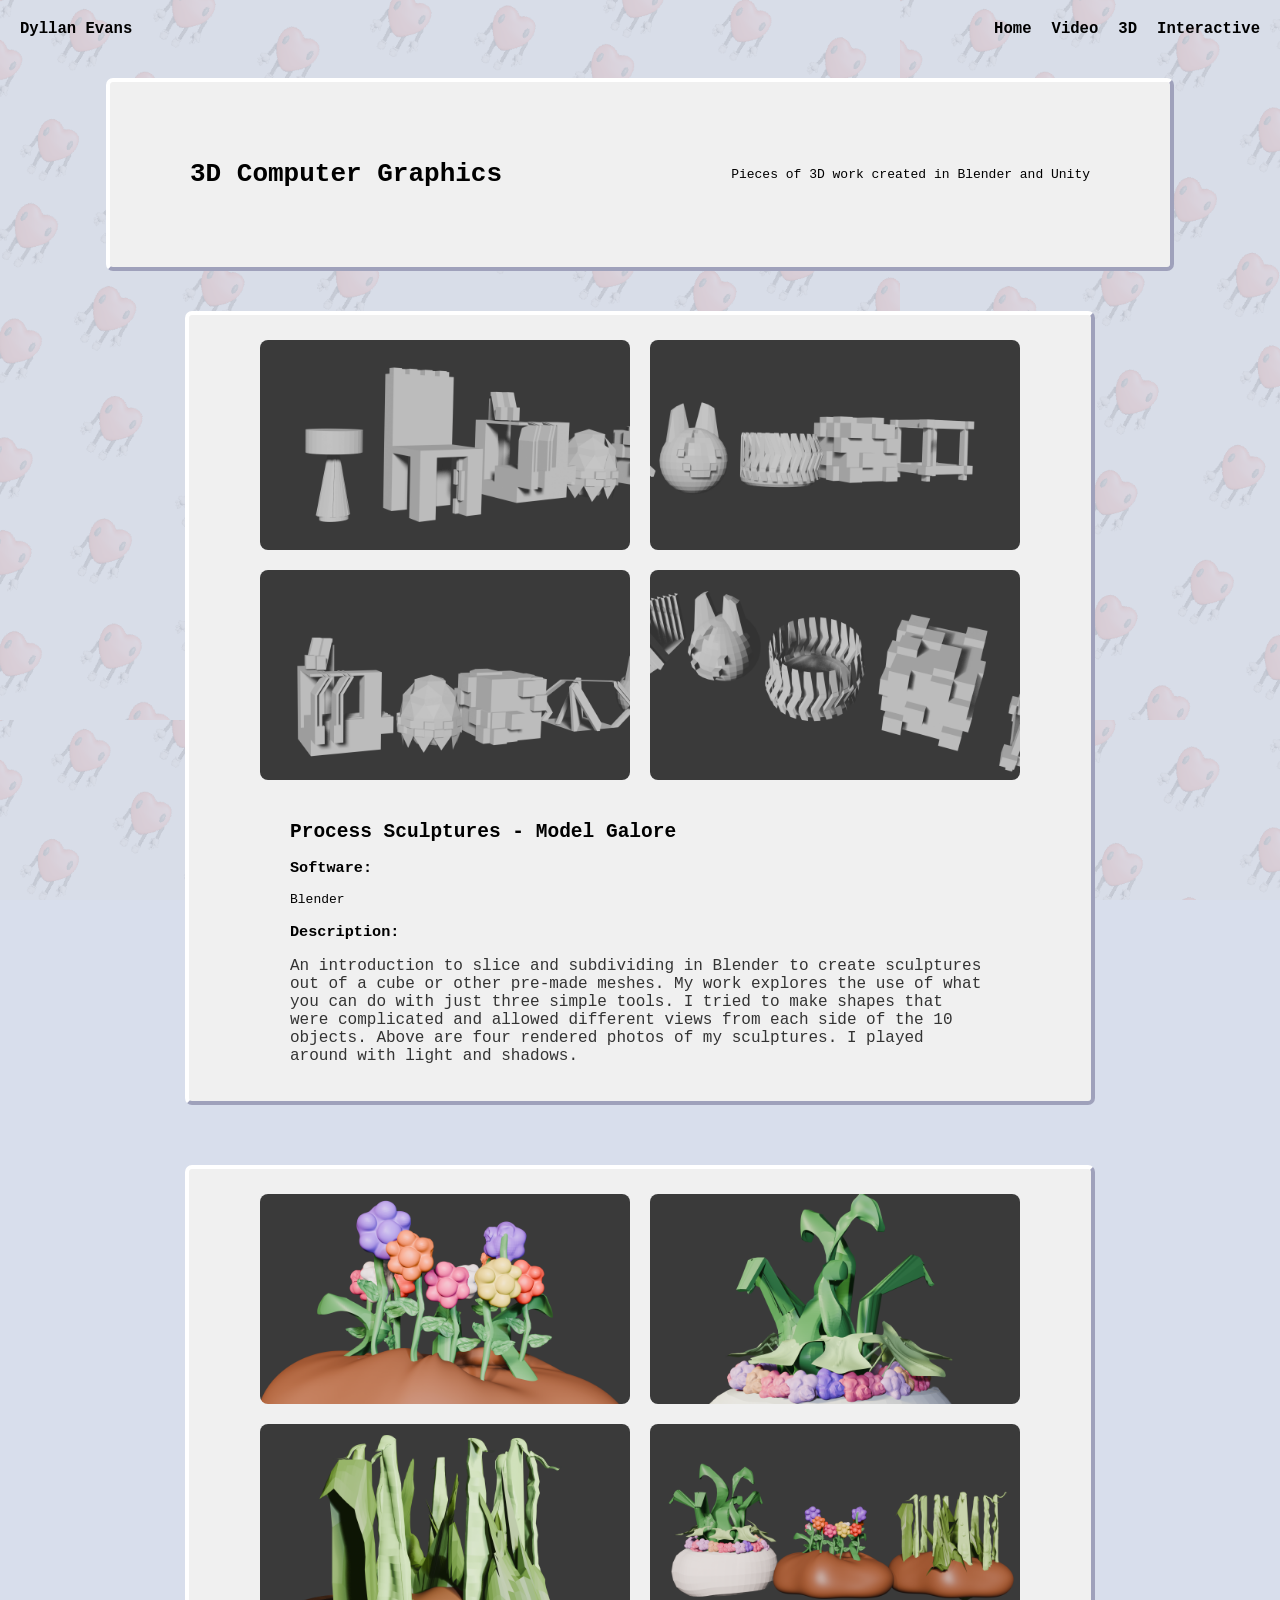
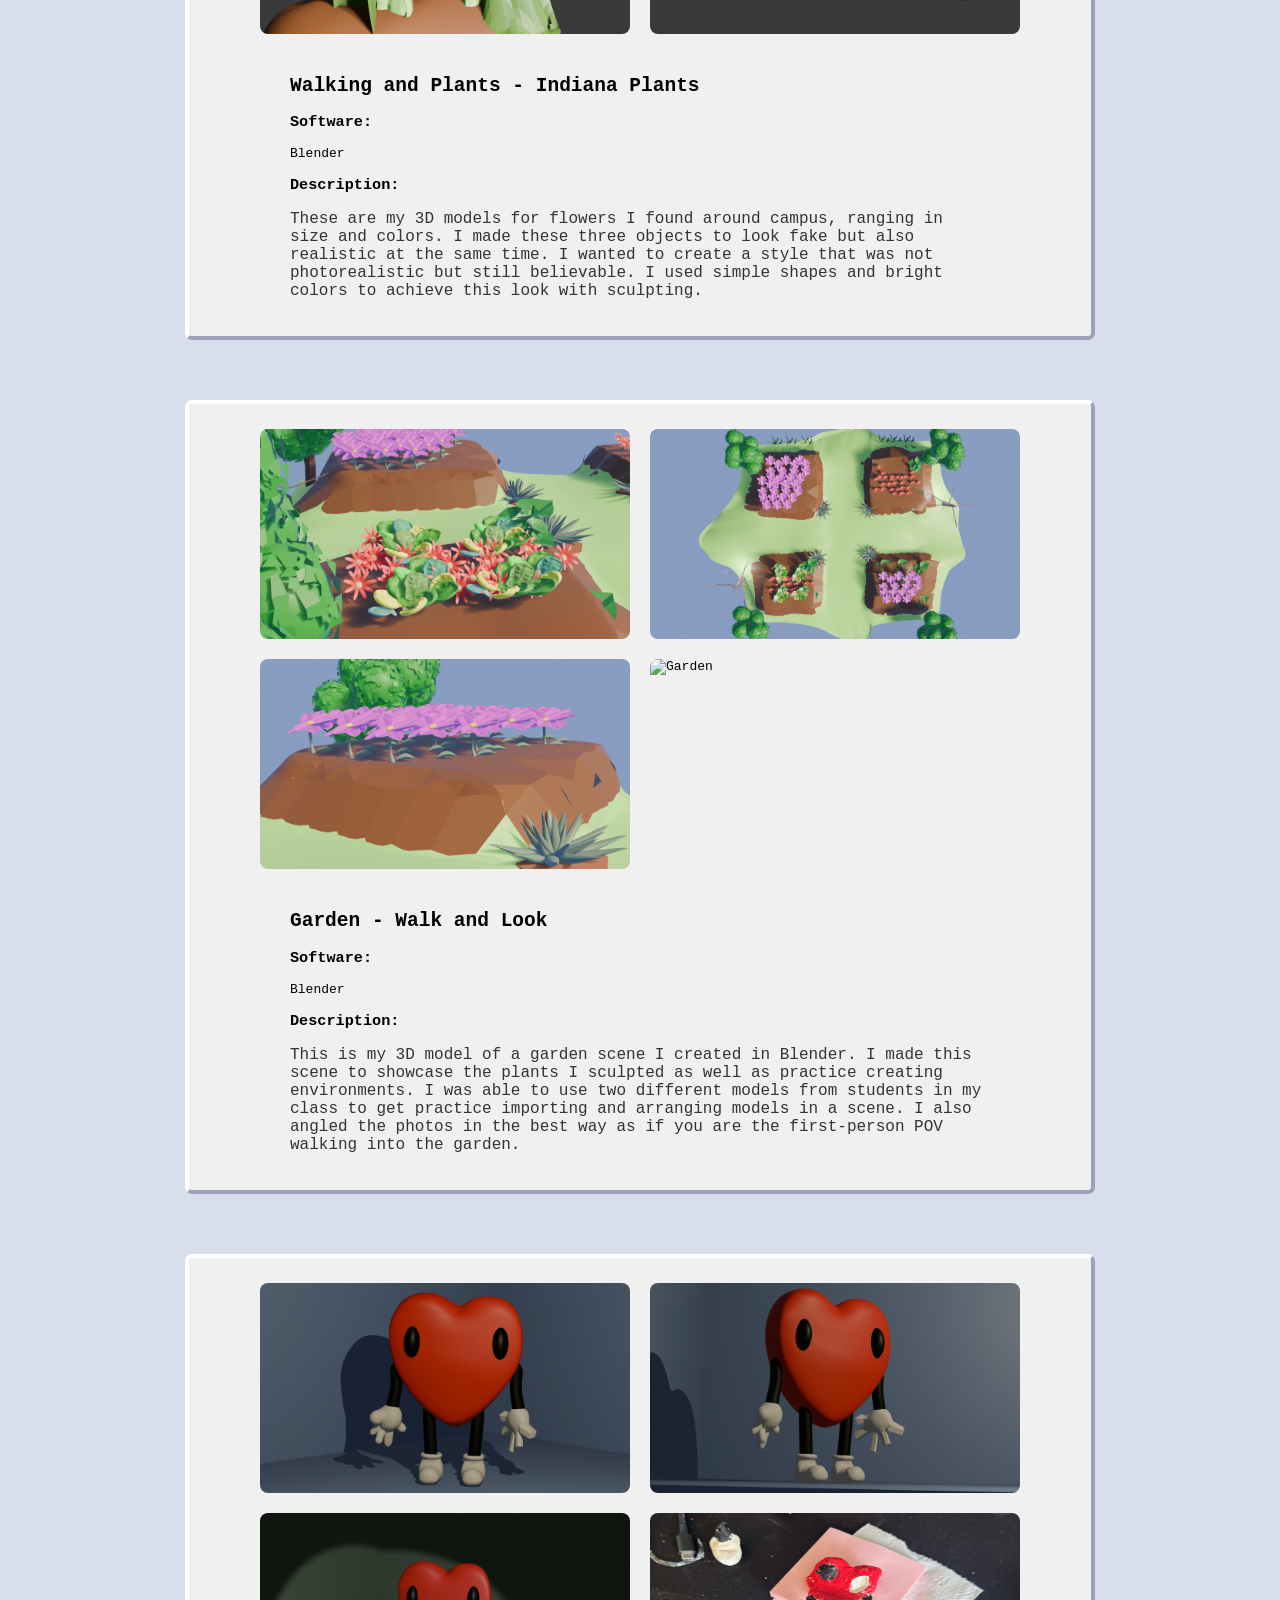
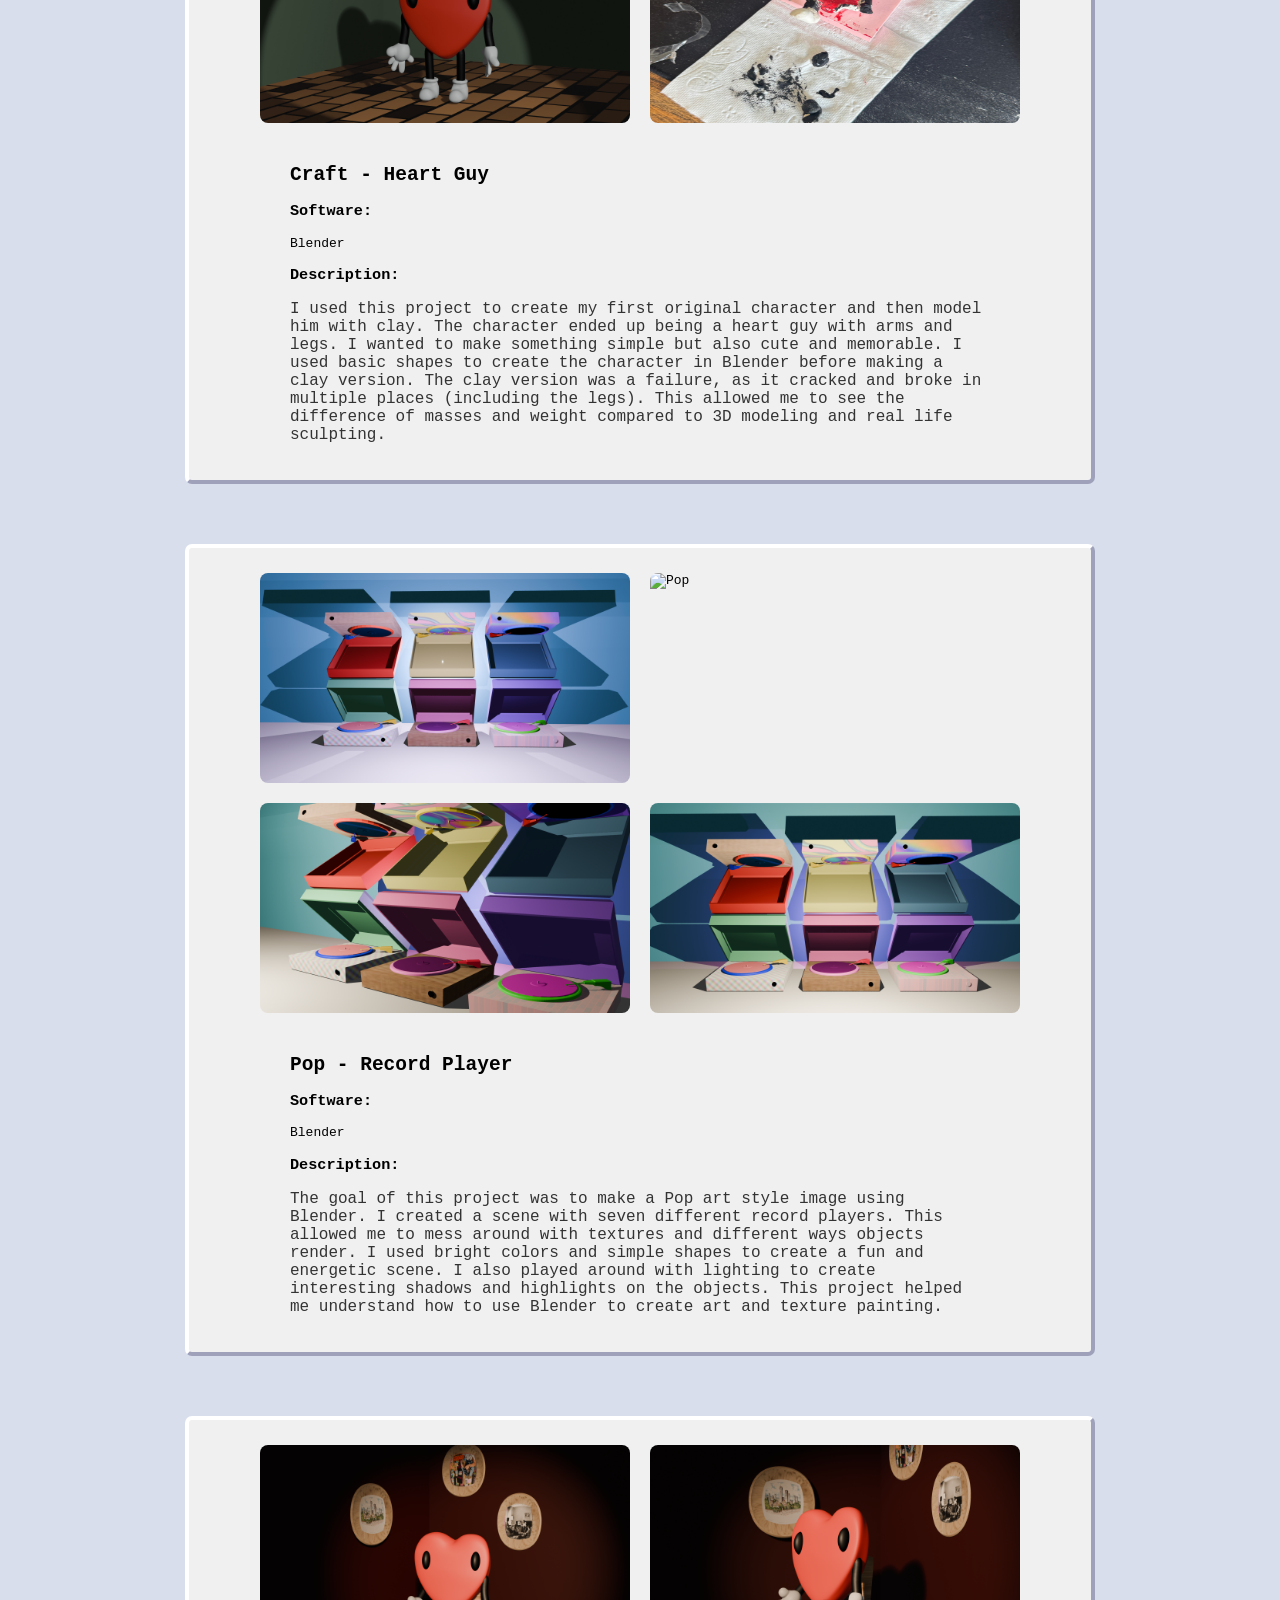
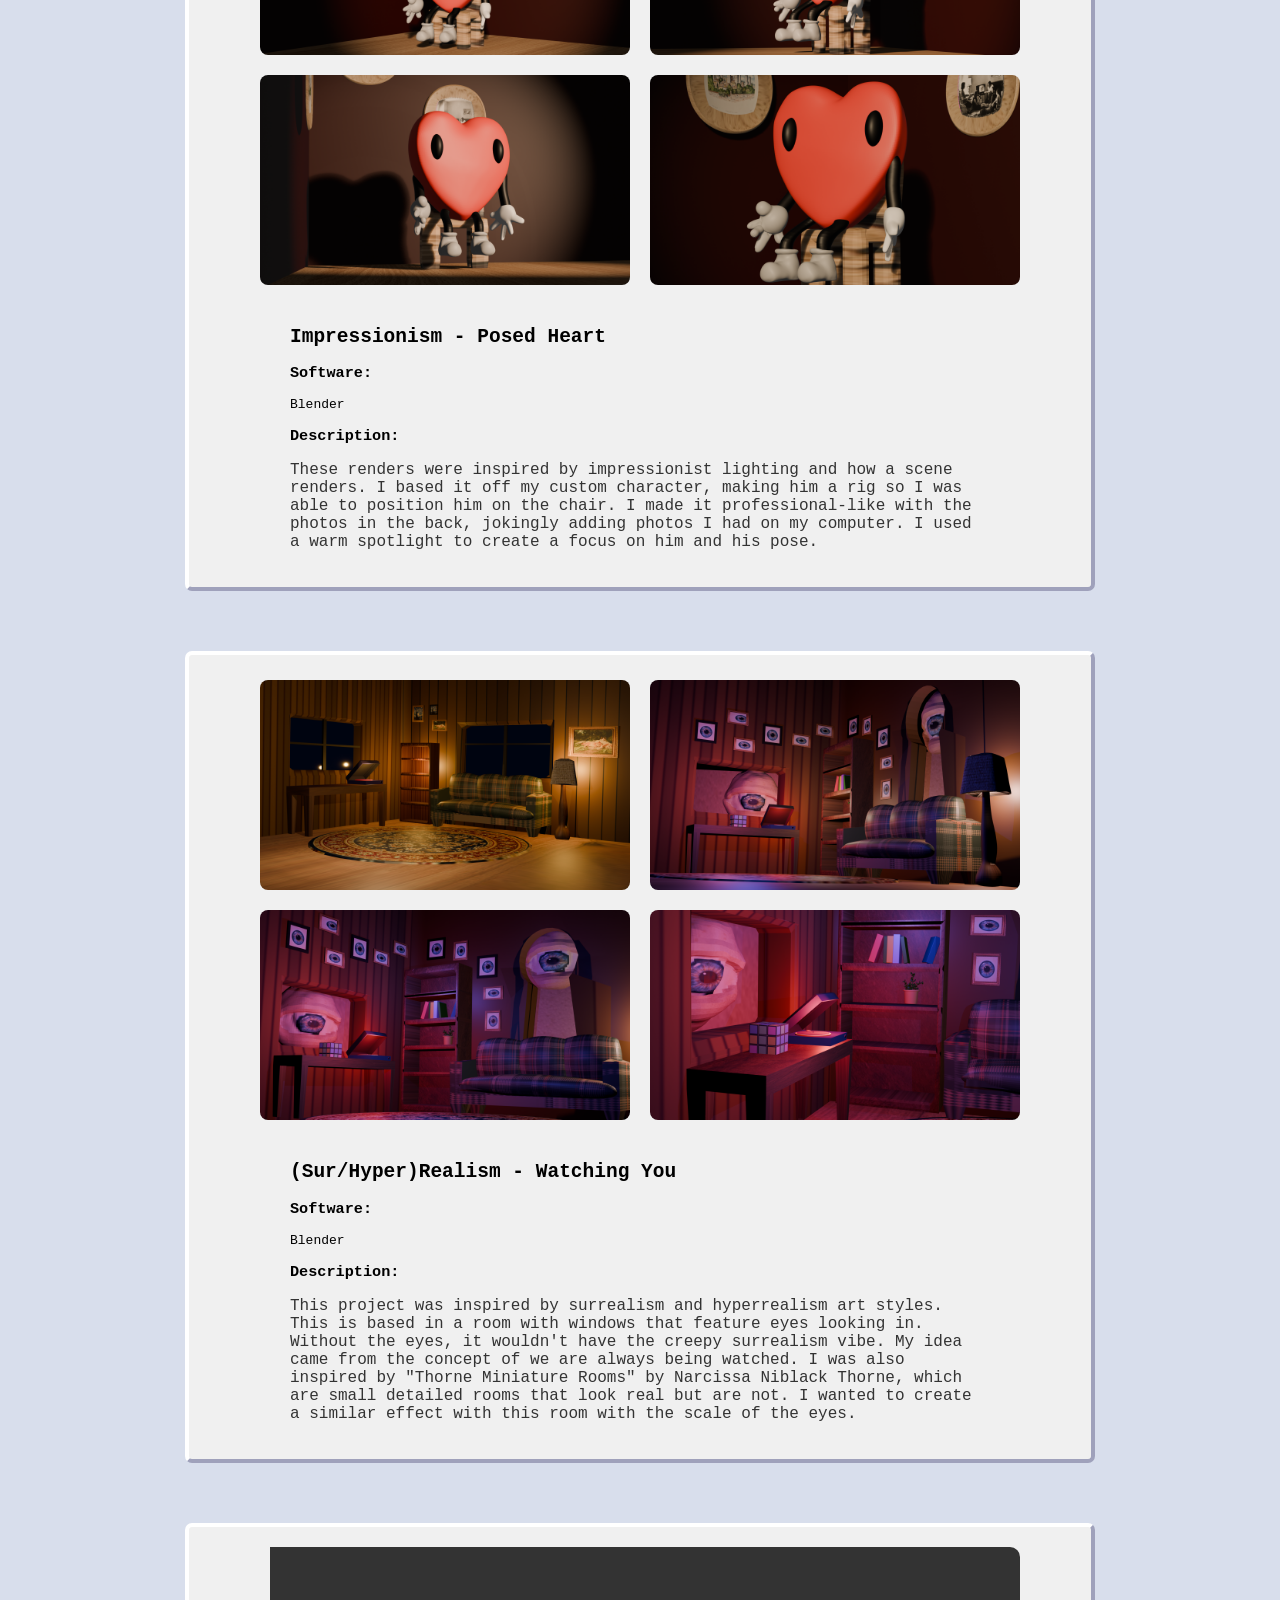
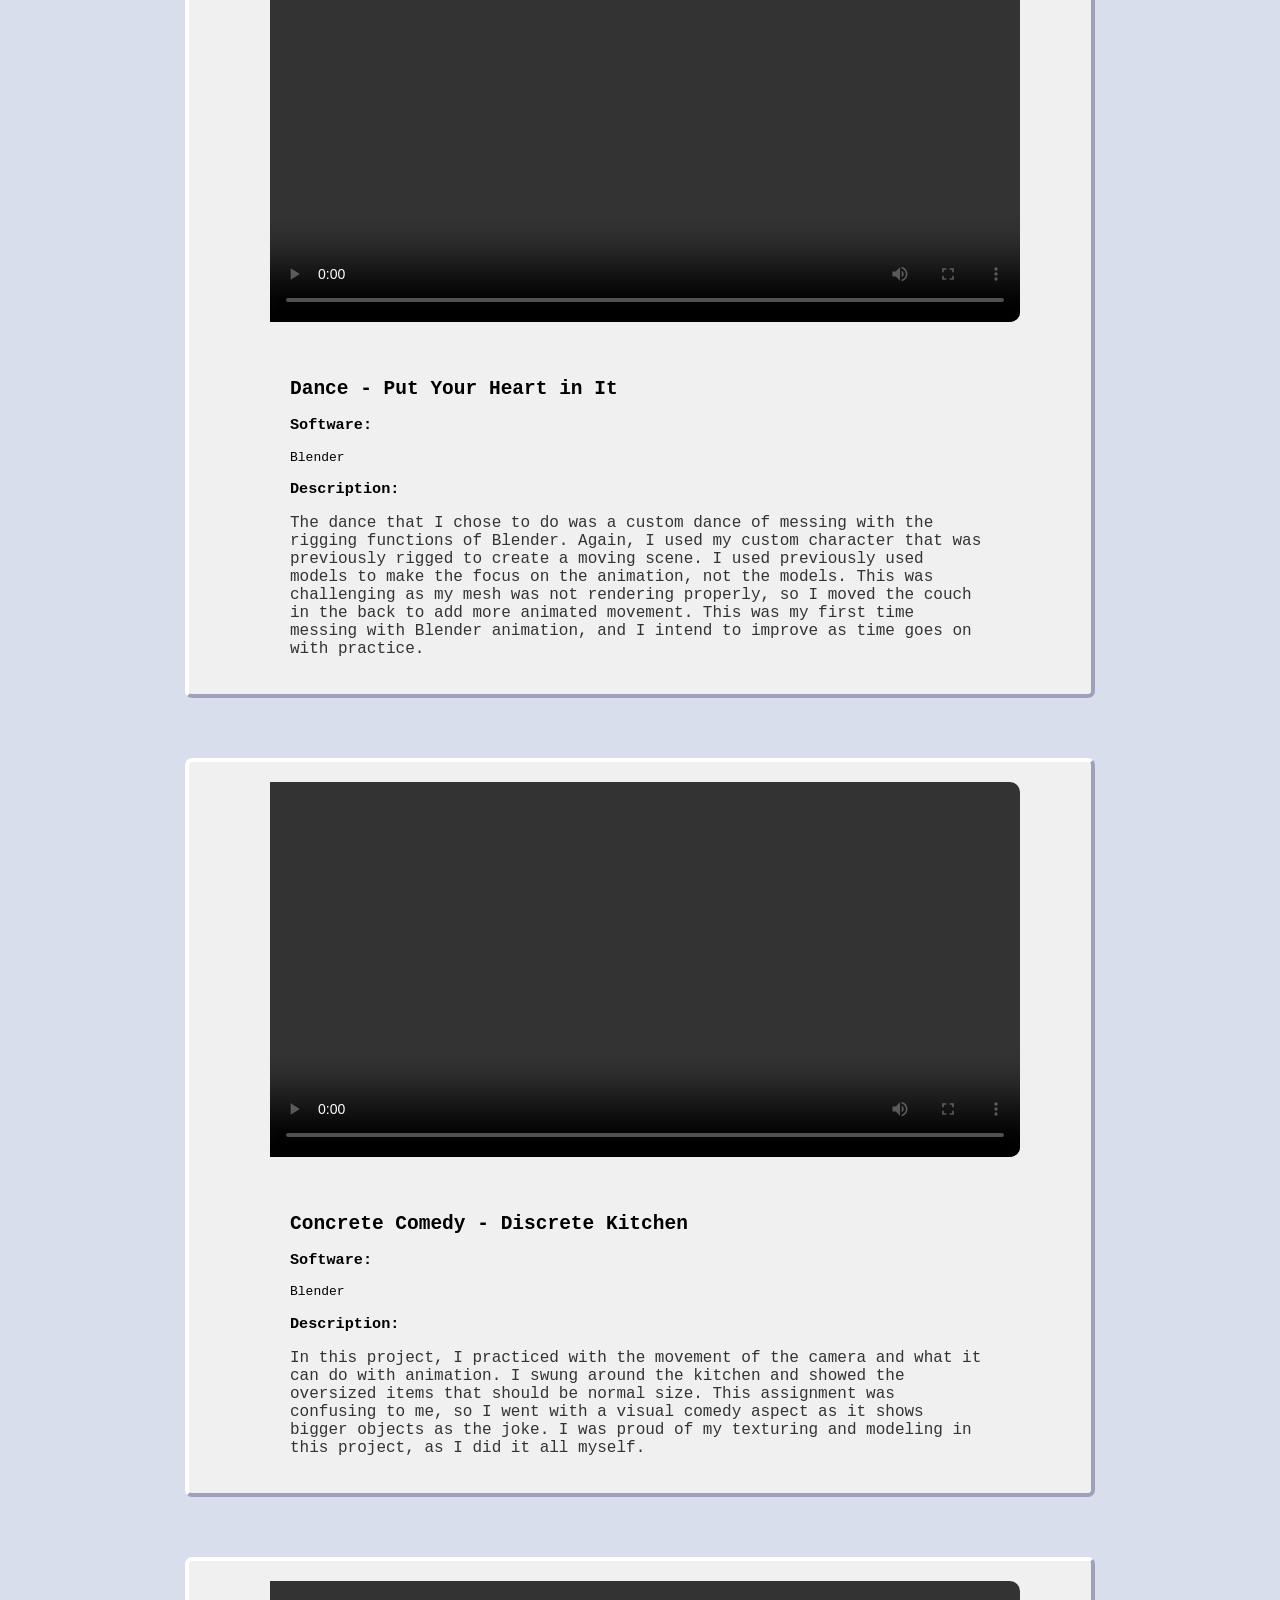
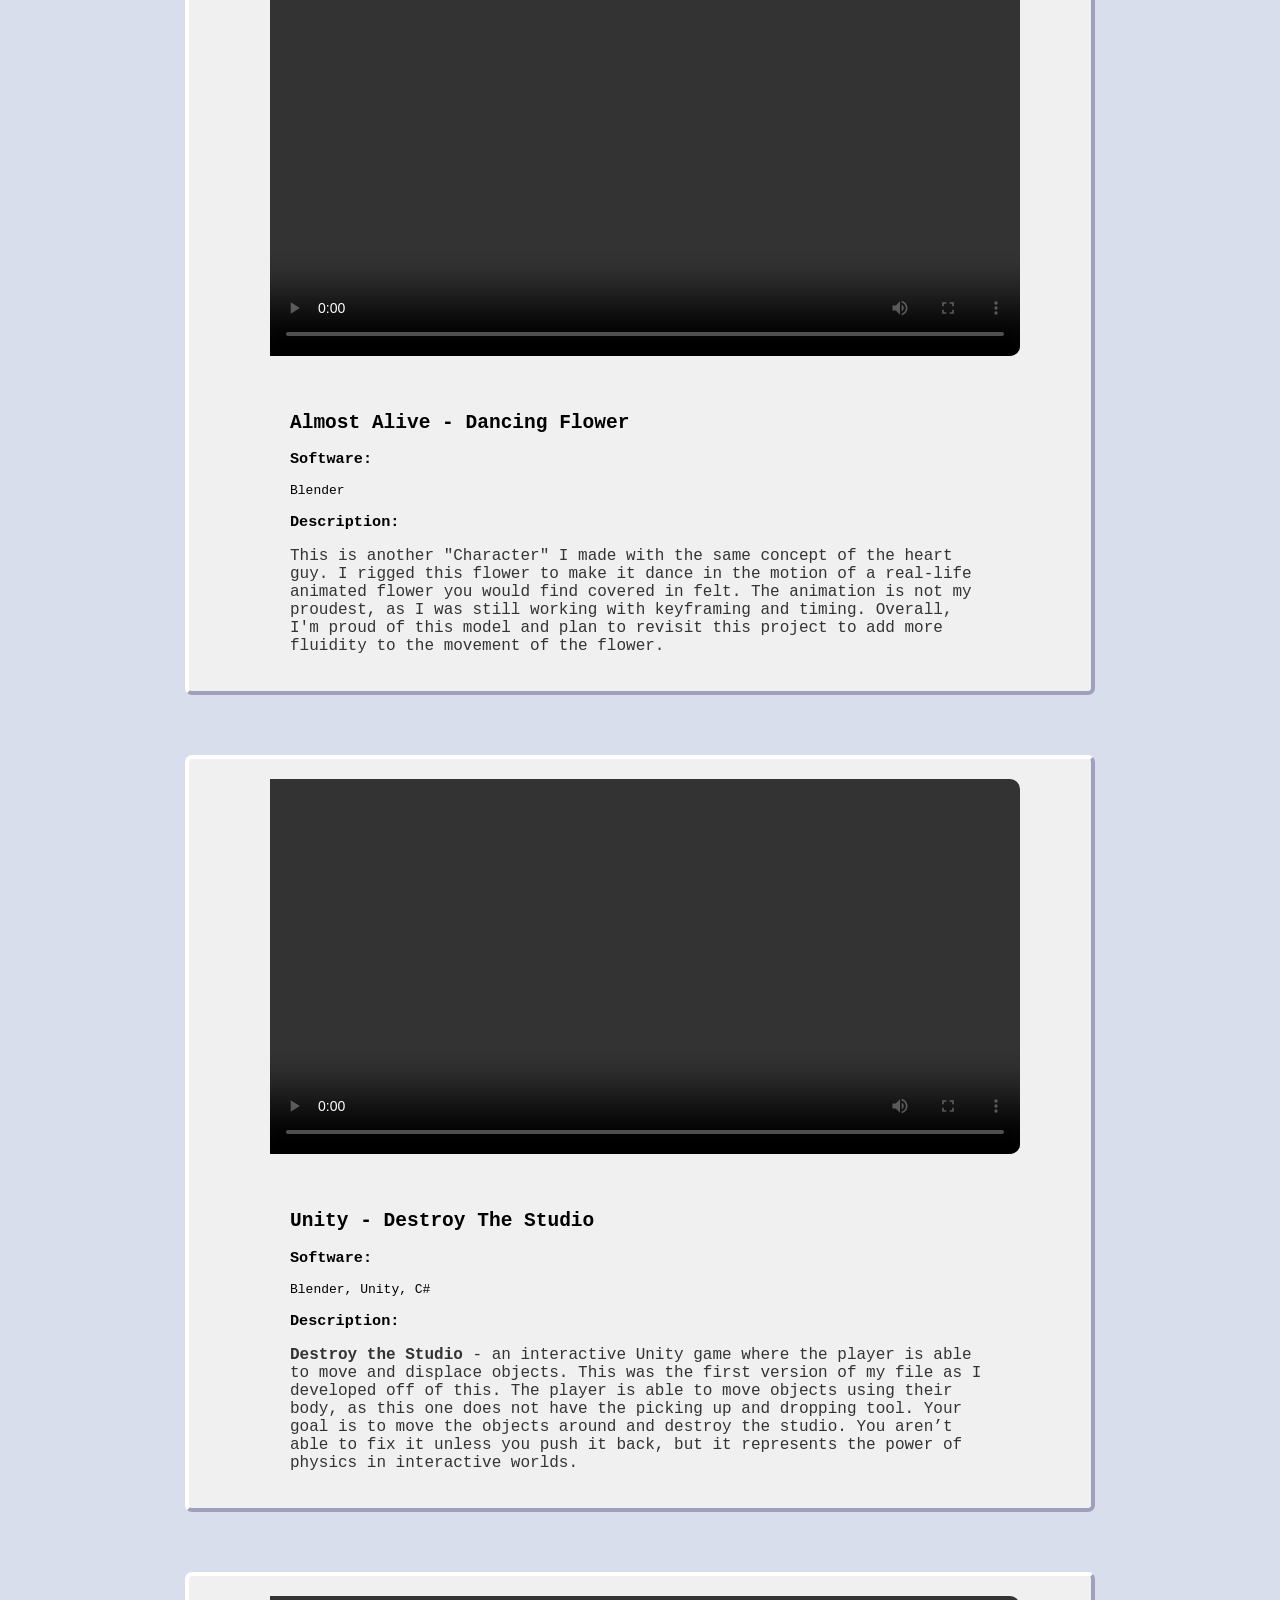
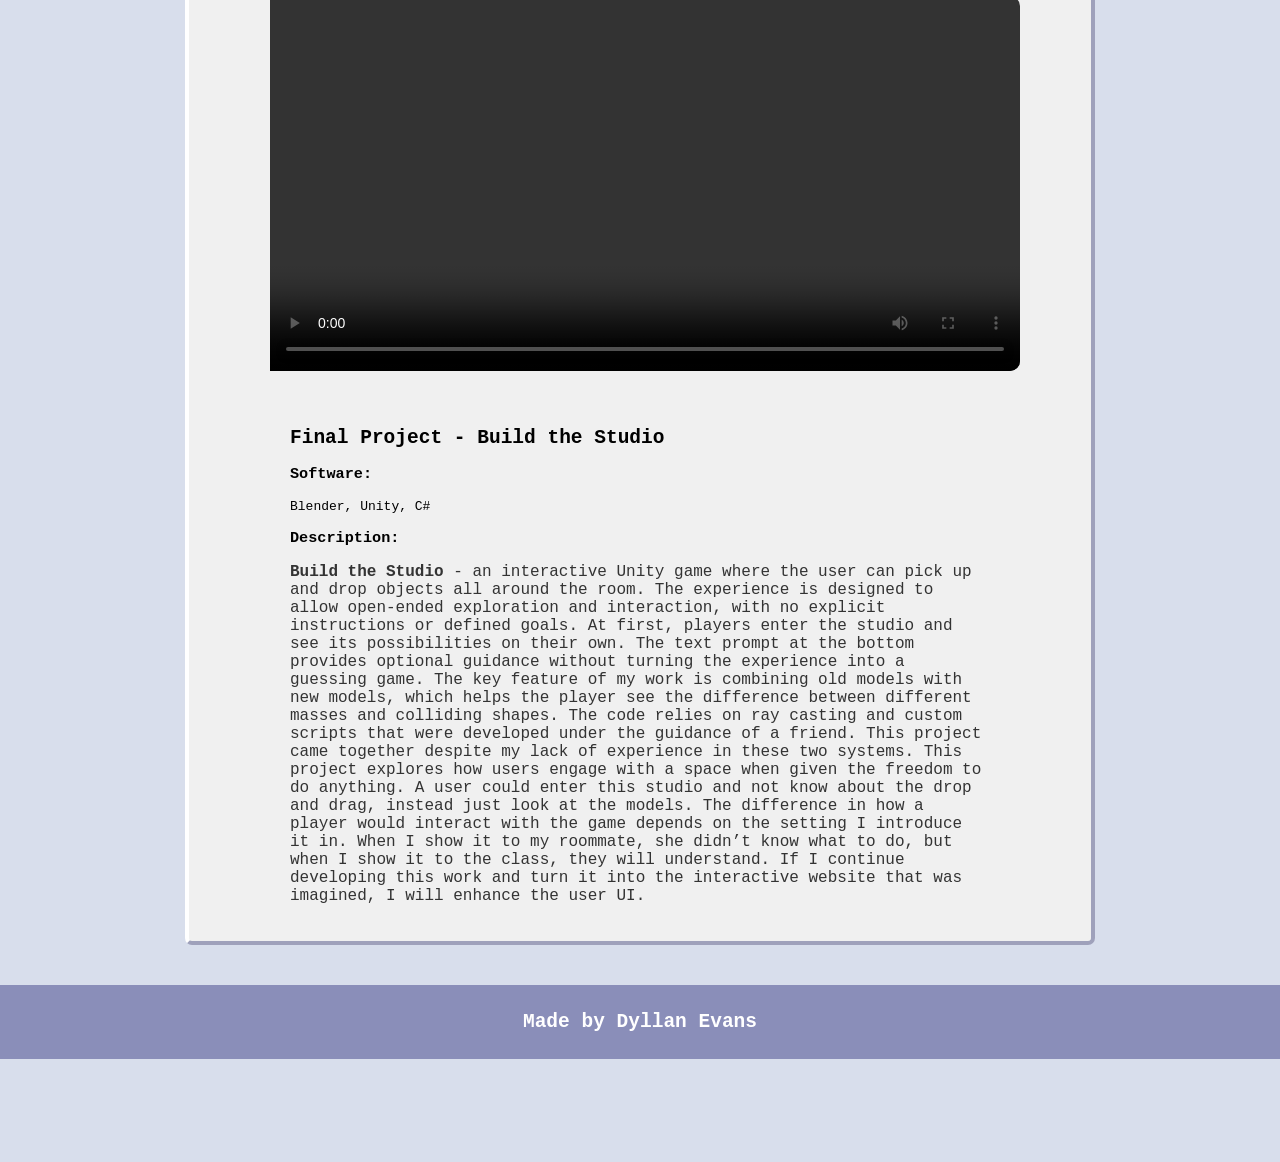
==== 3d.html @ 386e0fc1 "site without videos" ====
<!doctype html>
<html lang="en">
  <head>
    <meta charset="UTF-8" />
    <meta name="viewport" content="width=device-width, initial-scale=1.0" />
    <title>Portfolio</title>
    <link rel="stylesheet" href="styles.css" />
  </head>
  <body class="threeD">
    <nav>
      <h2>Dyllan Evans</h2>
      <ul>
        <li><a href="index.html">Home</a></li>
        <li><a href="videoart.html">Video</a></li>
        <li><a href="3d.html">3D</a></li>
        <li><a href="interactive.html">Interactive</a></li>
      </ul>
    </nav>
    <div class="hero">
      <h1>3D Computer Graphics</h1>
      <p>
        Pieces of 3D work created in Blender and Unity
      </p>
    </div>
    <div class="assignments">
      <div class="project">
        <div class="images">
          <img src="img/Process.png" alt="Walking and Plants" />
          <img src="img/Process2.png" alt="Walking and Plants" />
          <img src="img/Process3.png" alt="Walking and Plants" />
          <img src="img/Process4.png" alt="Walking and Plants" />
        </div>
        <div class="project-text">
          <h2>Process Sculptures - Model Galore</h2>
          <h3>Software:</h3>
          <p>Blender</p>
          <h3>Description:</h3>
          <p class="Description">
            An introduction to slice and subdividing in Blender to create
            sculptures out of a cube or other pre-made meshes. My work explores
            the use of what you can do with just three simple tools. I tried to
            make shapes that were complicated and allowed different views from
            each side of the 10 objects. Above are four rendered photos of my
            sculptures. I played around with light and shadows.
          </p>
        </div>
      </div>

      <div class="project">
        <div class="images">
          <img src="img/Garden.png" alt="Walking and Plants" />
          <img src="img/Garden2.png" alt="Walking and Plants" />
          <img src="img/Garden3.png" alt="Walking and Plants" />
          <img src="img/Garden4.png" alt="Walking and Plants" />
        </div>
        <div class="project-text">
          <h2>Walking and Plants - Indiana Plants</h2>
          <h3>Software:</h3>
          <p>Blender</p>
          <h3>Description:</h3>
          <p class="Description">
            These are my 3D models for flowers I found around campus, ranging in
            size and colors. I made these three objects to look fake but also
            realistic at the same time. I wanted to create a style that was not
            photorealistic but still believable. I used simple shapes and bright
            colors to achieve this look with sculpting.
          </p>
        </div>
      </div>

      <div class="project">
        <div class="images">
          <img src="img/Wg.png" alt="Garden" />
          <img src="img/Wg1.png" alt="Garden" />
          <img src="img/Wg2.png" alt="Garden" />
          <img src="img/Wg3.png" alt="Garden" />
        </div>
        <div class="project-text">
          <h2>Garden - Walk and Look</h2>
          <h3>Software:</h3>
          <p>Blender</p>
          <h3>Description:</h3>
          <p class="Description">
            This is my 3D model of a garden scene I created in Blender. I made
            this scene to showcase the plants I sculpted as well as practice
            creating environments. I was able to use two different models from
            students in my class to get practice importing and arranging models
            in a scene. I also angled the photos in the best way as if you are
            the first-person POV walking into the garden.
          </p>
        </div>
      </div>

      <div class="project">
        <div class="images">
          <img src="img/Craft.png" alt="Craft" />
          <img src="img/Craft2.png" alt="Craft" />
          <img src="img/Craft3.png" alt="Craft" />
          <img src="img/Craft4.png" alt="Craft" />
        </div>
        <div class="project-text">
          <h2>Craft - Heart Guy</h2>
          <h3>Software:</h3>
          <p>Blender</p>
          <h3>Description:</h3>
          <p class="Description">
            I used this project to create my first original character and then
            model him with clay. The character ended up being a heart guy with
            arms and legs. I wanted to make something simple but also cute and
            memorable. I used basic shapes to create the character in Blender
            before making a clay version. The clay version was a failure, as it
            cracked and broke in multiple places (including the legs). This
            allowed me to see the difference of masses and weight compared to 3D
            modeling and real life sculpting.
          </p>
        </div>
      </div>

      <div class="project">
        <div class="images">
          <img src="img/Pop.png" alt="Pop" />
          <img src="img/Pop2.png" alt="Pop" />
          <img src="img/Pop3.png" alt="Pop" />
          <img src="img/Pop4.png" alt="Pop" />
        </div>
        <div class="project-text">
          <h2>Pop - Record Player</h2>
          <h3>Software:</h3>
          <p>Blender</p>
          <h3>Description:</h3>
          <p class="Description">
            The goal of this project was to make a Pop art style image using
            Blender. I created a scene with seven different record players. This
            allowed me to mess around with textures and different ways objects
            render. I used bright colors and simple shapes to create a fun and
            energetic scene. I also played around with lighting to create
            interesting shadows and highlights on the objects. This project
            helped me understand how to use Blender to create art and texture
            painting.
          </p>
        </div>
      </div>

      <div class="project">
        <div class="images">
          <img src="img/Impressionism.png" alt="Impressionism" />
          <img src="img/Impressionism2.png" alt="Impressionism" />
          <img src="img/Impressionism3.png" alt="Impressionism" />
          <img src="img/Impressionism4.png" alt="Impressionism" />
        </div>
        <div class="project-text">
          <h2>Impressionism - Posed Heart</h2>
          <h3>Software:</h3>
          <p>Blender</p>
          <h3>Description:</h3>
          <p class="Description">
            These renders were inspired by impressionist lighting and how a
            scene renders. I based it off my custom character, making him a rig
            so I was able to position him on the chair. I made it
            professional-like with the photos in the back, jokingly adding
            photos I had on my computer. I used a warm spotlight to create a
            focus on him and his pose.
          </p>
        </div>
      </div>

      <div class="project">
        <div class="images">
          <img src="img/Surrealism.png" alt="Surrealism" />
          <img src="img/Surrealism2.png" alt="Surrealism" />
          <img src="img/Surrealism3.png" alt="Surrealism" />
          <img src="img/Surrealism4.png" alt="Surrealism" />
        </div>
        <div class="project-text">
          <h2>(Sur/Hyper)Realism - Watching You</h2>
          <h3>Software:</h3>
          <p>Blender</p>
          <h3>Description:</h3>
          <p class="Description">
            This project was inspired by surrealism and hyperrealism art styles.
            This is based in a room with windows that feature eyes looking in.
            Without the eyes, it wouldn't have the creepy surrealism vibe. My
            idea came from the concept of we are always being watched. I was
            also inspired by "Thorne Miniature Rooms" by Narcissa Niblack
            Thorne, which are small detailed rooms that look real but are not. I
            wanted to create a similar effect with this room with the scale of
            the eyes.
          </p>
        </div>
      </div>

      <div class="project">
        <div class="video">
          <video width="600" controls>
            <source src="videos/Assignment.mp4" type="video/mp4" />
            Your browser does not support the video tag.
          </video>
        </div>
        <div class="project-text">
          <h2>Dance - Put Your Heart in It</h2>
          <h3>Software:</h3>
          <p>Blender</p>
          <h3>Description:</h3>
          <p class="Description">
            The dance that I chose to do was a custom dance of messing with the
            rigging functions of Blender. Again, I used my custom character that
            was previously rigged to create a moving scene. I used previously
            used models to make the focus on the animation, not the models. This
            was challenging as my mesh was not rendering properly, so I moved
            the couch in the back to add more animated movement. This was my
            first time messing with Blender animation, and I intend to improve
            as time goes on with practice.
          </p>
        </div>
      </div>

      <div class="project">
        <div class="video">
          <video width="600" controls>
            <source src="videos/assignment93D.mp4" type="video/mp4" />
            Your browser does not support the video tag.
          </video>
        </div>
        <div class="project-text">
          <h2>Concrete Comedy - Discrete Kitchen</h2>
          <h3>Software:</h3>
          <p>Blender</p>
          <h3>Description:</h3>
          <p class="Description">
            In this project, I practiced with the movement of the camera and
            what it can do with animation. I swung around the kitchen and showed
            the oversized items that should be normal size. This assignment was
            confusing to me, so I went with a visual comedy aspect as it shows
            bigger objects as the joke. I was proud of my texturing and modeling
            in this project, as I did it all myself.
          </p>
        </div>
      </div>

      <div class="project">
        <div class="video">
          <video width="600" controls>
            <source src="videos/ASSIGNMENT10.mp4" type="video/mp4" />
            Your browser does not support the video tag.
          </video>
        </div>
        <div class="project-text">
          <h2>Almost Alive - Dancing Flower</h2>
          <h3>Software:</h3>
          <p>Blender</p>
          <h3>Description:</h3>
          <p class="Description">
            This is another "Character" I made with the same concept of the
            heart guy. I rigged this flower to make it dance in the motion of a
            real-life animated flower you would find covered in felt. The
            animation is not my proudest, as I was still working with keyframing
            and timing. Overall, I'm proud of this model and plan to revisit
            this project to add more fluidity to the movement of the flower.
          </p>
        </div>
      </div>

      <div class="project">
        <div class="video">
          <video width="600" controls>
            <source src="videos/Unity.mp4" type="video/mp4" />
            Your browser does not support the video tag.
          </video>
        </div>
        <div class="project-text">
          <h2>Unity - Destroy The Studio</h2>
          <h3>Software:</h3>
          <p>Blender, Unity, C#</p>
          <h3>Description:</h3>
          <p class="Description">
            <strong>Destroy the Studio</strong> - an interactive Unity game
            where the player is able to move and displace objects. This was the
            first version of my file as I developed off of this. The player is
            able to move objects using their body, as this one does not have the
            picking up and dropping tool. Your goal is to move the objects
            around and destroy the studio. You aren’t able to fix it unless you
            push it back, but it represents the power of physics in interactive
            worlds.
          </p>
        </div>
      </div>

      <div class="project">
        <div class="video">
          <video width="600" controls>
            <source src="videos/Final.mp4" type="video/mp4" />
            Your browser does not support the video tag.
          </video>
        </div>
        <div class="project-text">
          <h2>Final Project - Build the Studio</h2>
          <h3>Software:</h3>
          <p>Blender, Unity, C#</p>
          <h3>Description:</h3>
          <p class="Description">
            <strong>Build the Studio</strong> - an interactive Unity game where
            the user can pick up and drop objects all around the room. The
            experience is designed to allow open-ended exploration and
            interaction, with no explicit instructions or defined goals. At
            first, players enter the studio and see its possibilities on their
            own. The text prompt at the bottom provides optional guidance
            without turning the experience into a guessing game. The key feature
            of my work is combining old models with new models, which helps the
            player see the difference between different masses and colliding
            shapes. The code relies on ray casting and custom scripts that were
            developed under the guidance of a friend. This project came together
            despite my lack of experience in these two systems. This project
            explores how users engage with a space when given the freedom to do
            anything. A user could enter this studio and not know about the drop
            and drag, instead just look at the models. The difference in how a
            player would interact with the game depends on the setting I
            introduce it in. When I show it to my roommate, she didn’t know what
            to do, but when I show it to the class, they will understand. If I
            continue developing this work and turn it into the interactive
            website that was imagined, I will enhance the user UI.
          </p>
        </div>
      </div>
    </div>
    <footer>
      <h2>Made by Dyllan Evans</h2>
    </footer>
  </body>
</html>
---- styles.css ----
html {
    scroll-behavior: smooth;
}

body {
    font-family: monospace;
    background-color: #d8deec;
    margin: 0;
    padding: 0;
    position: relative;
    min-height: 100vh;
}


.threeD::before {
    content: "";
    position: fixed;
    top: 0;
    left: 0;
    width: 100%;
    height: 100%;
    background-image: url("img/Artboard\ 1.png");
    background-repeat: repeat;
    background-size: 900px;
    transform-origin: center;
    opacity: 0.2;
    z-index: -1;
}

nav {
    display: flex;
    justify-content: space-between;
    align-items: center;
    gap: 20px;
    background: none;
    padding: 20px;
}

nav h2 {
    color: #000000;
    font-weight: 700;
    font-size: larger;
    margin: 0;
    align-self: flex-end;
}

nav ul {
    display: flex;
    gap: 20px;
    padding: 0;
    margin: 0;
}

nav a {
    color: #000000;
    text-decoration: none;
    font-weight: 700;
    font-size: larger;
}

nav a:hover {
    color: #8a8eb9;
}

nav a:active {
    color: #8a8eb9;
}

nav li {
    list-style: none;
}

.hero {
    display: flex;
    justify-content: space-between;
    align-items: center;
    padding: 60px 80px;
    gap: 40px;
    margin: 20px auto;
    max-width: 900px;
    background-color: #f0f0f0;
    border-radius: 7px;
    border-bottom: #9fa1bb solid 4px;
    border-left: #ffffff solid 4px;
    border-top: #ffffff solid 4px;
    border-right: #9fa1bb solid 4px;
}

.hero-left {
    max-width: 500px;
}

.hero-right img {
    width: 400px;
    border-radius: 10px;
}

.hero-buttons {
    margin-top: 20px;
    display: flex;
    gap: 15px;
}

.hero-buttons a {
    padding: 10px 20px;
    background: #8a8eb9;
    color: white;
    text-decoration: none;
    border-radius: 5px;
    border-bottom: #6d6e7f solid 4px;
    border-left: #ffffff solid 4px;
    border-top: #ffffff solid 4px;
    border-right: #636474 solid 4px;

}

.about {
    margin-top: 100px;
    padding: 40px 80px;
    max-width: 800px;
    margin: auto;
    background-color: #f0f0f0;
    border-radius: 7px;
    border-bottom: #9fa1bb solid 4px;
    border-left: #ffffff solid 4px;
    border-top: #ffffff solid 4px;
    border-right: #9fa1bb solid 4px;
}

.aboutrow {
    display: flex;
    flex-direction: row;
    gap: 10px;
}

.about .sub {
    opacity: 0.7;
    margin-top: 10px;
}

.skills {
    display: flex;
    justify-content: space-evenly;
    padding: 40px 100px;

}

.skill-block {
    max-width: 200px;
    padding: 20px;
    background-color: #f0f0f0;
    border-radius: 7px;
    border-bottom: #9fa1bb solid 4px;
    border-left: #ffffff solid 4px;
    border-top: #ffffff solid 4px;
    border-right: #9fa1bb solid 4px;

}

.assignments {
    display: flex;
    flex-direction: column;
    margin: auto;
    gap: 20px;
    width: 950px;
    justify-content: center;
}

.project {
    display: flex;
    flex-direction: column;
    align-items: center;
    gap: 20px;
    margin: 20px;
    padding: 20px;
    background-color: #f0f0f0;
    border-radius: 7px;
    border-bottom: #9fa1bb solid 4px;
    border-left: #ffffff solid 4px;
    border-top: #ffffff solid 4px;
    border-right: #9fa1bb solid 4px;
}

.images {
    display: flex;
    justify-content: center;
    flex-direction: row;
    flex-wrap: wrap;
    gap: 10px;
}

.project img {
    width: 370px;
    height: 210px;
    margin: 5px;
    border-radius: 8px;
    display: flex;
    align-items: center;
}

.Description {
    font-size: 16px;
    color: #333333;
    width: 700px;
    align-items: center;
}

.video video {
    width: 750px;
    border-radius: 10px;
    display: flex;
    justify-content: center;
    margin-bottom: 20px;
    padding-left: 10px;
}

.videoarthero {
    align-items: center;
    padding: 60px 80px;
    gap: 40px;
    margin: 20px auto;
    max-width: 900px;
    background-color: #f0f0f0;
    border-radius: 7px;
    border-bottom: #9fa1bb solid 4px;
    border-left: #ffffff solid 4px;
    border-top: #ffffff solid 4px;
    border-right: #9fa1bb solid 4px;
}

footer {
    background-color: #8a8eb9;
    padding: 10px;
    margin-top: 20px;
    color: #ffffff;
    justify-content: center;
    display: flex;
}
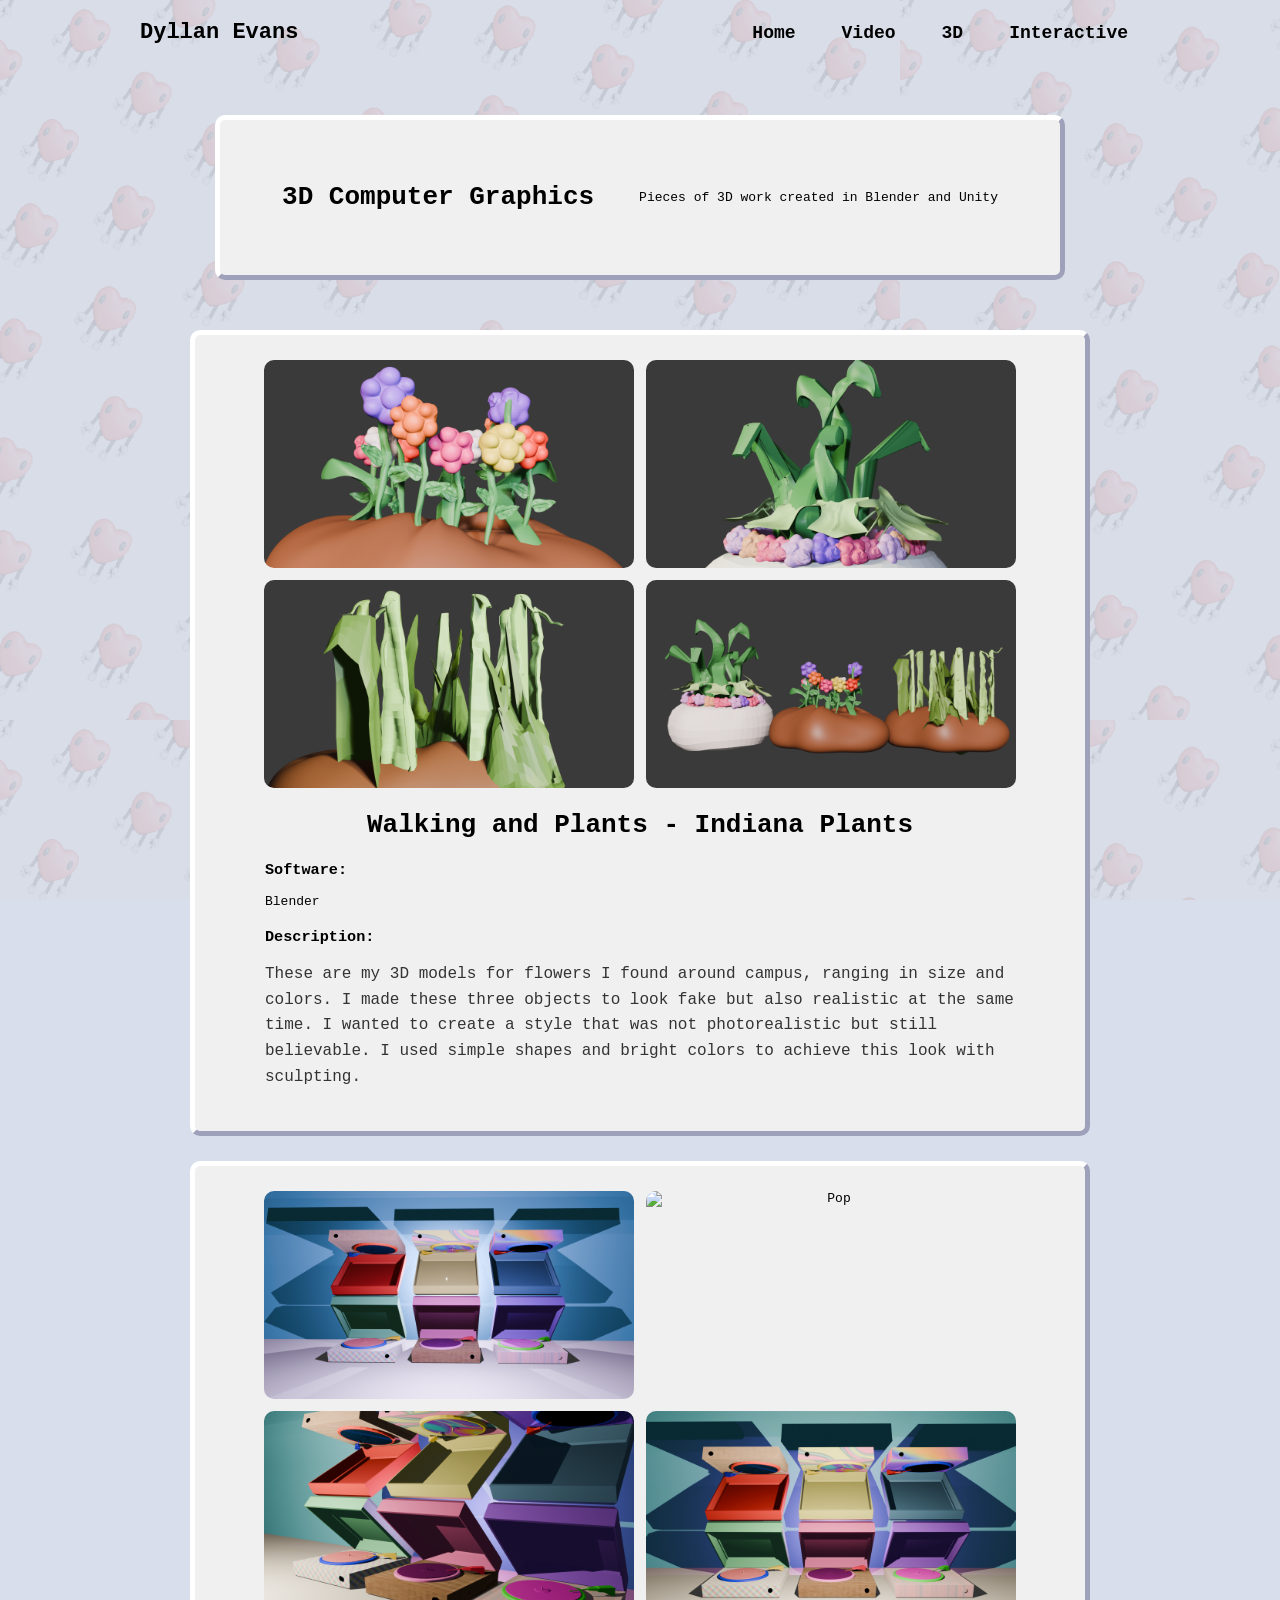
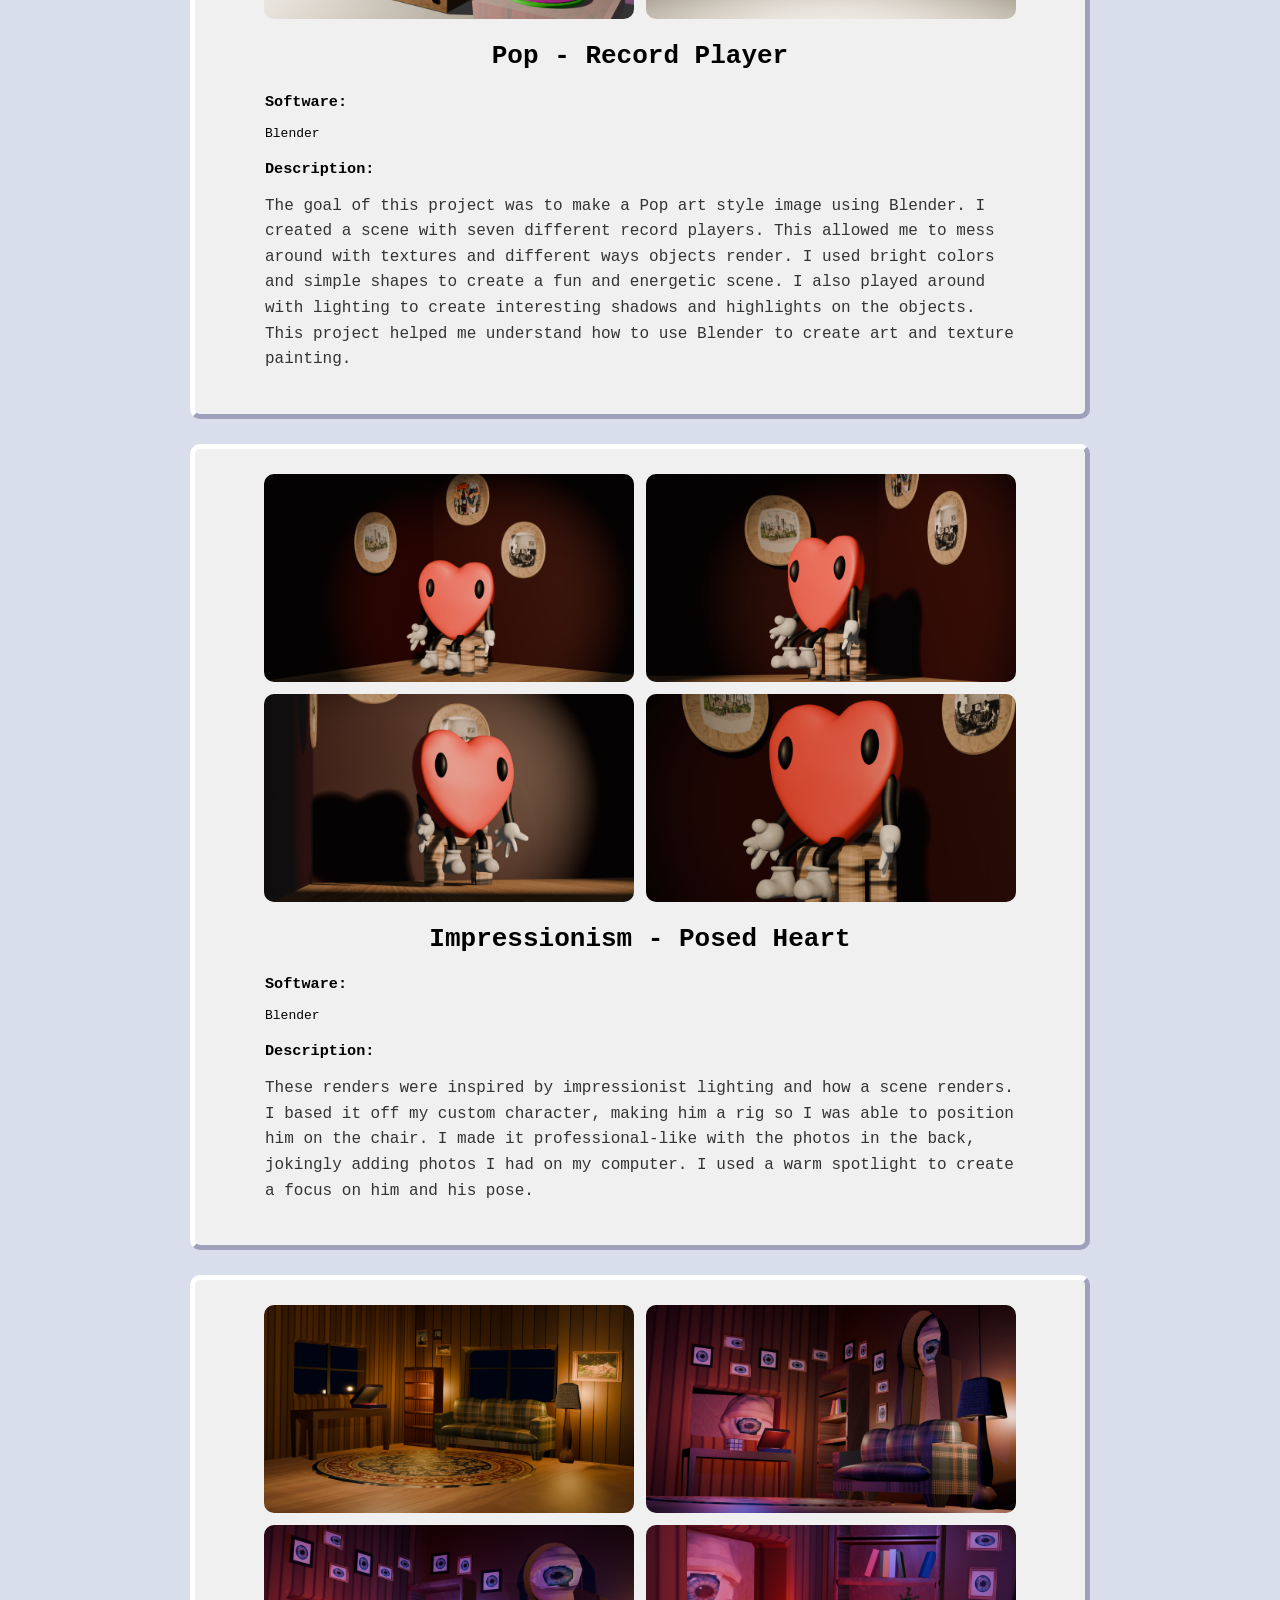
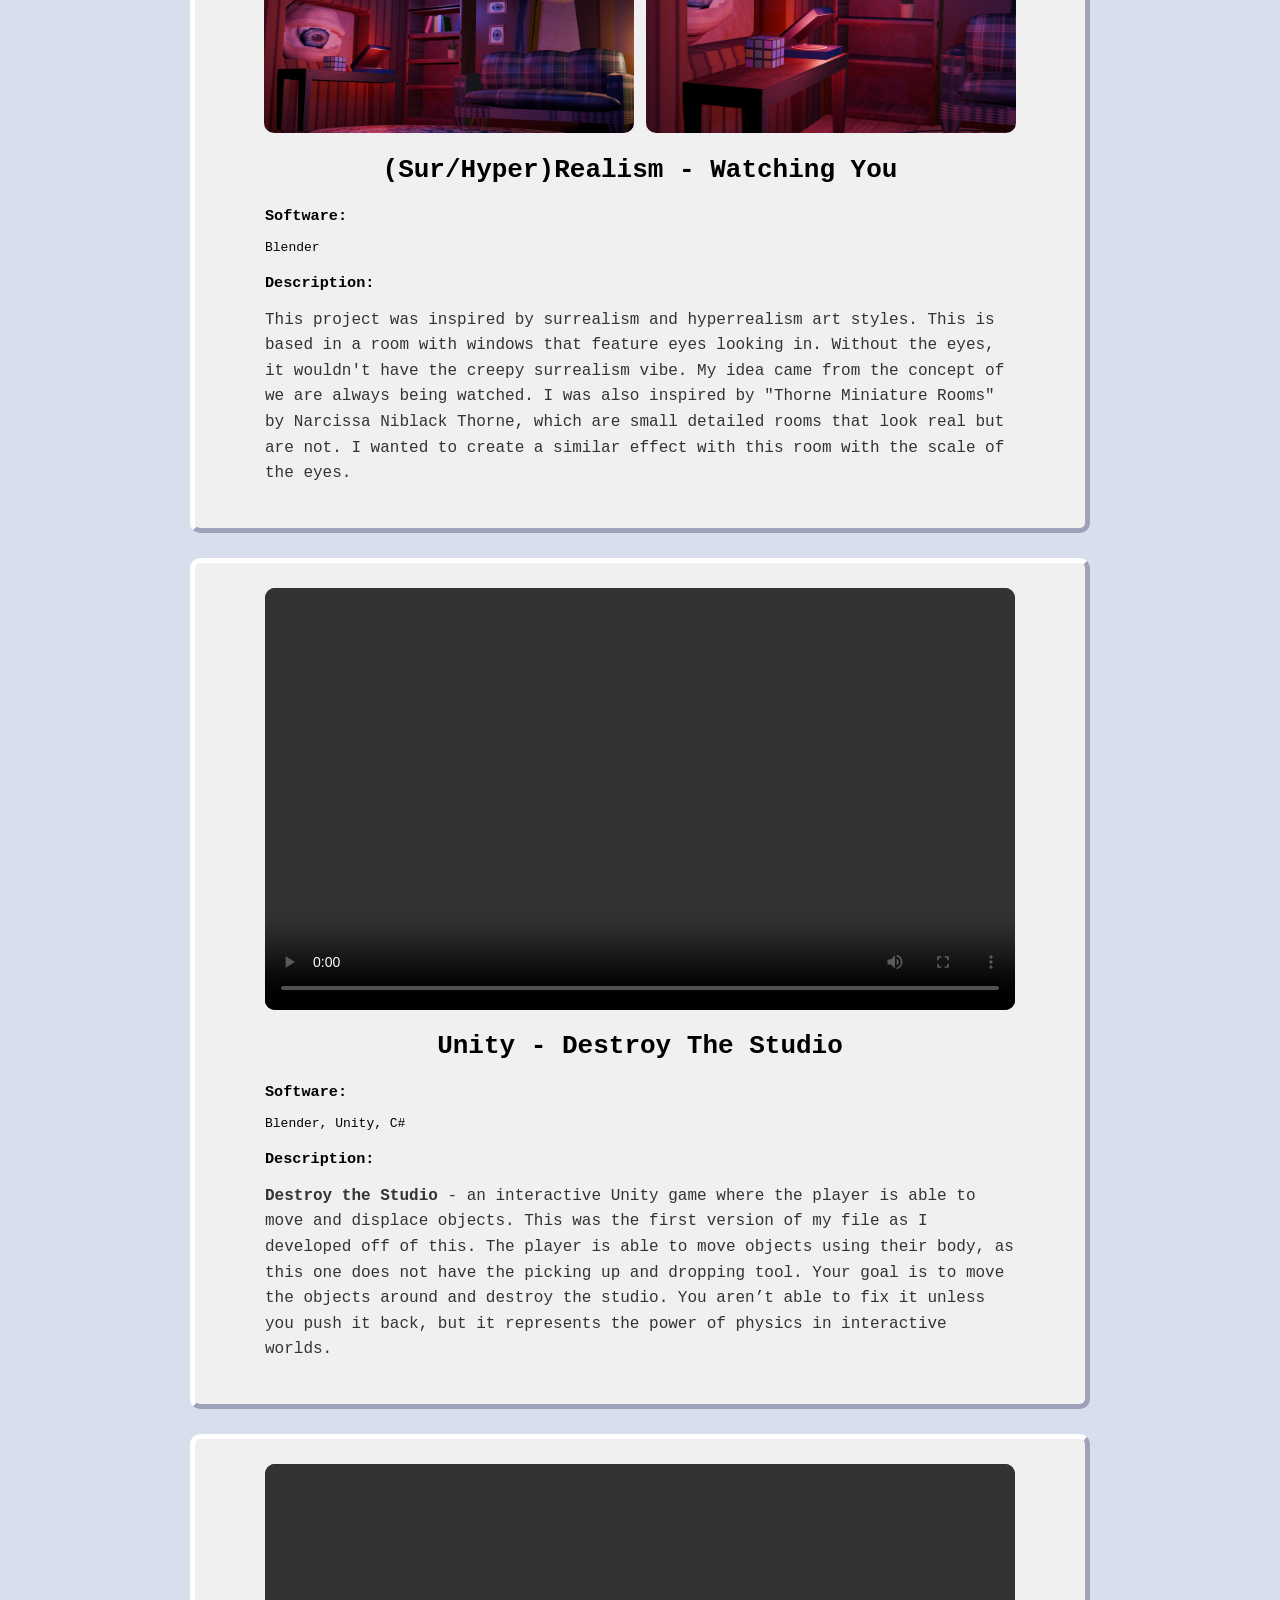
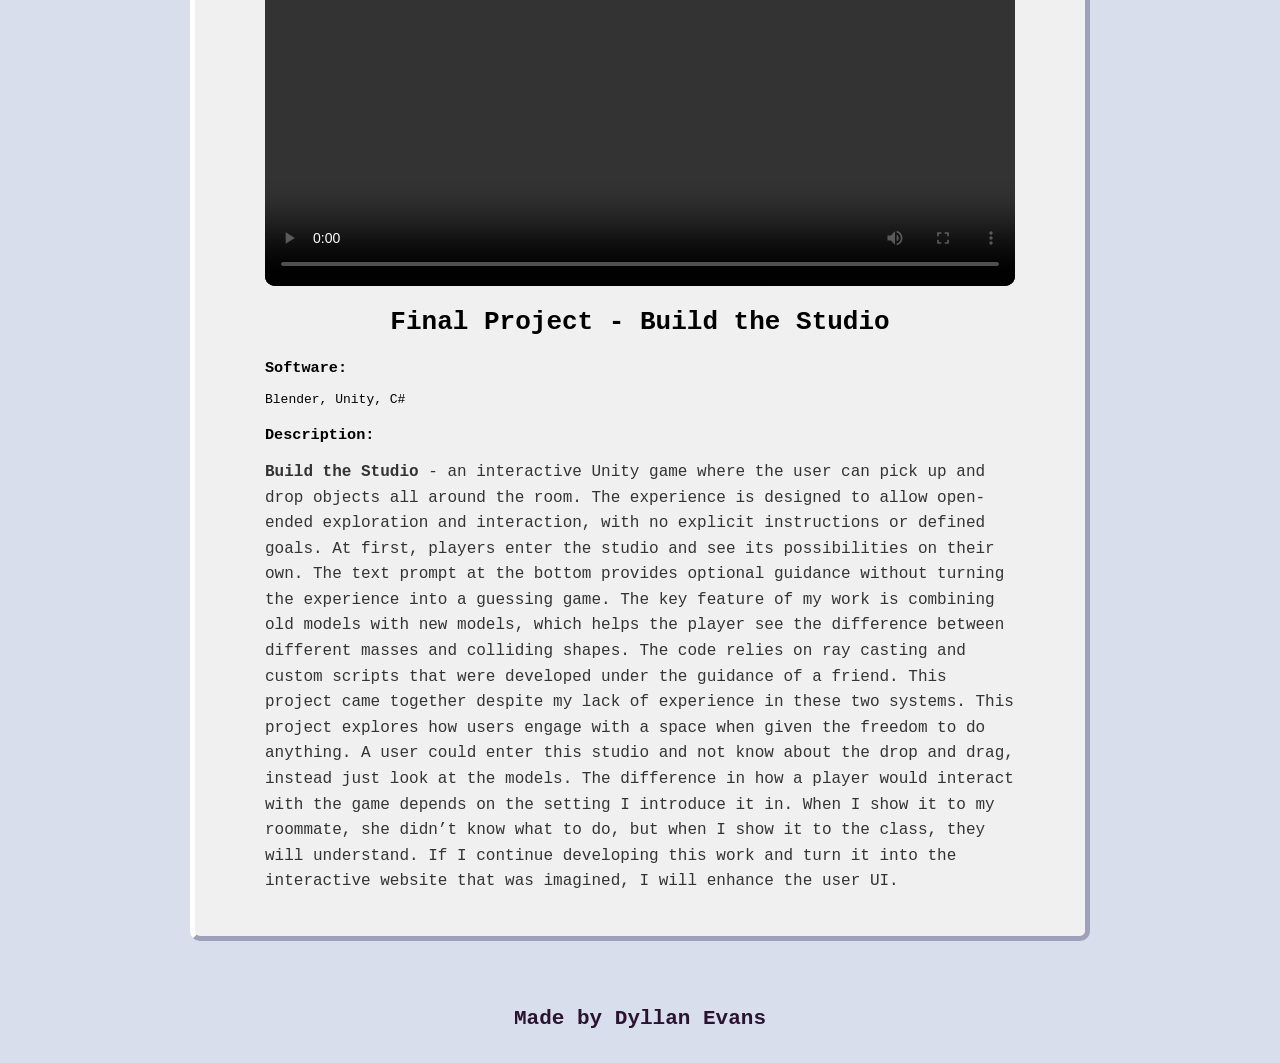
==== commit 8c68d530: "adding videos" ====
--- a/3d.html
+++ b/3d.html
@@ -25,29 +25,6 @@
     <div class="assignments">
       <div class="project">
         <div class="images">
-          <img src="img/Process.png" alt="Walking and Plants" />
-          <img src="img/Process2.png" alt="Walking and Plants" />
-          <img src="img/Process3.png" alt="Walking and Plants" />
-          <img src="img/Process4.png" alt="Walking and Plants" />
-        </div>
-        <div class="project-text">
-          <h2>Process Sculptures - Model Galore</h2>
-          <h3>Software:</h3>
-          <p>Blender</p>
-          <h3>Description:</h3>
-          <p class="Description">
-            An introduction to slice and subdividing in Blender to create
-            sculptures out of a cube or other pre-made meshes. My work explores
-            the use of what you can do with just three simple tools. I tried to
-            make shapes that were complicated and allowed different views from
-            each side of the 10 objects. Above are four rendered photos of my
-            sculptures. I played around with light and shadows.
-          </p>
-        </div>
-      </div>
-
-      <div class="project">
-        <div class="images">
           <img src="img/Garden.png" alt="Walking and Plants" />
           <img src="img/Garden2.png" alt="Walking and Plants" />
           <img src="img/Garden3.png" alt="Walking and Plants" />
@@ -64,54 +41,6 @@
             realistic at the same time. I wanted to create a style that was not
             photorealistic but still believable. I used simple shapes and bright
             colors to achieve this look with sculpting.
-          </p>
-        </div>
-      </div>
-
-      <div class="project">
-        <div class="images">
-          <img src="img/Wg.png" alt="Garden" />
-          <img src="img/Wg1.png" alt="Garden" />
-          <img src="img/Wg2.png" alt="Garden" />
-          <img src="img/Wg3.png" alt="Garden" />
-        </div>
-        <div class="project-text">
-          <h2>Garden - Walk and Look</h2>
-          <h3>Software:</h3>
-          <p>Blender</p>
-          <h3>Description:</h3>
-          <p class="Description">
-            This is my 3D model of a garden scene I created in Blender. I made
-            this scene to showcase the plants I sculpted as well as practice
-            creating environments. I was able to use two different models from
-            students in my class to get practice importing and arranging models
-            in a scene. I also angled the photos in the best way as if you are
-            the first-person POV walking into the garden.
-          </p>
-        </div>
-      </div>
-
-      <div class="project">
-        <div class="images">
-          <img src="img/Craft.png" alt="Craft" />
-          <img src="img/Craft2.png" alt="Craft" />
-          <img src="img/Craft3.png" alt="Craft" />
-          <img src="img/Craft4.png" alt="Craft" />
-        </div>
-        <div class="project-text">
-          <h2>Craft - Heart Guy</h2>
-          <h3>Software:</h3>
-          <p>Blender</p>
-          <h3>Description:</h3>
-          <p class="Description">
-            I used this project to create my first original character and then
-            model him with clay. The character ended up being a heart guy with
-            arms and legs. I wanted to make something simple but also cute and
-            memorable. I used basic shapes to create the character in Blender
-            before making a clay version. The clay version was a failure, as it
-            cracked and broke in multiple places (including the legs). This
-            allowed me to see the difference of masses and weight compared to 3D
-            modeling and real life sculpting.
           </p>
         </div>
       </div>
@@ -188,78 +117,7 @@
           </p>
         </div>
       </div>
-
-      <div class="project">
-        <div class="video">
-          <video width="600" controls>
-            <source src="videos/Assignment.mp4" type="video/mp4" />
-            Your browser does not support the video tag.
-          </video>
-        </div>
-        <div class="project-text">
-          <h2>Dance - Put Your Heart in It</h2>
-          <h3>Software:</h3>
-          <p>Blender</p>
-          <h3>Description:</h3>
-          <p class="Description">
-            The dance that I chose to do was a custom dance of messing with the
-            rigging functions of Blender. Again, I used my custom character that
-            was previously rigged to create a moving scene. I used previously
-            used models to make the focus on the animation, not the models. This
-            was challenging as my mesh was not rendering properly, so I moved
-            the couch in the back to add more animated movement. This was my
-            first time messing with Blender animation, and I intend to improve
-            as time goes on with practice.
-          </p>
-        </div>
-      </div>
-
-      <div class="project">
-        <div class="video">
-          <video width="600" controls>
-            <source src="videos/assignment93D.mp4" type="video/mp4" />
-            Your browser does not support the video tag.
-          </video>
-        </div>
-        <div class="project-text">
-          <h2>Concrete Comedy - Discrete Kitchen</h2>
-          <h3>Software:</h3>
-          <p>Blender</p>
-          <h3>Description:</h3>
-          <p class="Description">
-            In this project, I practiced with the movement of the camera and
-            what it can do with animation. I swung around the kitchen and showed
-            the oversized items that should be normal size. This assignment was
-            confusing to me, so I went with a visual comedy aspect as it shows
-            bigger objects as the joke. I was proud of my texturing and modeling
-            in this project, as I did it all myself.
-          </p>
-        </div>
-      </div>
-
-      <div class="project">
-        <div class="video">
-          <video width="600" controls>
-            <source src="videos/ASSIGNMENT10.mp4" type="video/mp4" />
-            Your browser does not support the video tag.
-          </video>
-        </div>
-        <div class="project-text">
-          <h2>Almost Alive - Dancing Flower</h2>
-          <h3>Software:</h3>
-          <p>Blender</p>
-          <h3>Description:</h3>
-          <p class="Description">
-            This is another "Character" I made with the same concept of the
-            heart guy. I rigged this flower to make it dance in the motion of a
-            real-life animated flower you would find covered in felt. The
-            animation is not my proudest, as I was still working with keyframing
-            and timing. Overall, I'm proud of this model and plan to revisit
-            this project to add more fluidity to the movement of the flower.
-          </p>
-        </div>
-      </div>
-
+      
       <div class="project">
         <div class="video">
           <video width="600" controls>
--- a/styles.css
+++ b/styles.css
@@ -1,5 +1,9 @@
 html {
     scroll-behavior: smooth;
+}
+
+* {
+    box-sizing: border-box;
 }
 
 body {
@@ -7,232 +11,393 @@
     background-color: #d8deec;
     margin: 0;
     padding: 0;
-    position: relative;
-    min-height: 100vh;
-}
-
+    color: #000000;
+}
 
 .threeD::before {
     content: "";
     position: fixed;
-    top: 0;
-    left: 0;
-    width: 100%;
-    height: 100%;
+    inset: 0;
     background-image: url("img/Artboard\ 1.png");
     background-repeat: repeat;
     background-size: 900px;
-    transform-origin: center;
     opacity: 0.2;
     z-index: -1;
 }
 
 nav {
+    width: min(1000px, calc(100% - 30px));
+    margin: 0 auto;
+    padding: 20px 0;
+
     display: flex;
     justify-content: space-between;
     align-items: center;
     gap: 20px;
-    background: none;
-    padding: 20px;
 }
 
 nav h2 {
-    color: #000000;
+    margin: 0;
+    font-size: 22px;
     font-weight: 700;
-    font-size: larger;
+}
+
+nav ul {
     margin: 0;
-    align-self: flex-end;
-}
-
-nav ul {
-    display: flex;
-    gap: 20px;
     padding: 0;
-    margin: 0;
+
+    display: flex;
+    gap: 22px;
+}
+
+nav li {
+    list-style: none;
 }
 
 nav a {
     color: #000000;
     text-decoration: none;
+    font-size: 18px;
     font-weight: 700;
-    font-size: larger;
+
+    padding: 6px 10px;
+    border: 2px solid transparent;
+    cursor: pointer;
 }
 
 nav a:hover {
-    color: #8a8eb9;
+    background-color: #f0f0f0;
+    color: #000000;
+
+    border-top: 2px solid #ffffff;
+    border-left: 2px solid #ffffff;
+    border-right: 2px solid #9fa1bb;
+    border-bottom: 2px solid #9fa1bb;
 }
 
 nav a:active {
-    color: #8a8eb9;
-}
-
-nav li {
-    list-style: none;
+    background-color: #d8deec;
+
+    border-top: 2px solid #9fa1bb;
+    border-left: 2px solid #9fa1bb;
+    border-right: 2px solid #ffffff;
+    border-bottom: 2px solid #ffffff;
 }
 
 .hero {
-    display: flex;
-    justify-content: space-between;
+    width: min(850px, calc(100% - 30px));
+    margin: 50px auto;
+    padding: 45px;
+
+    display: flex;
     align-items: center;
-    padding: 60px 80px;
-    gap: 40px;
-    margin: 20px auto;
-    max-width: 900px;
-    background-color: #f0f0f0;
-    border-radius: 7px;
-    border-bottom: #9fa1bb solid 4px;
-    border-left: #ffffff solid 4px;
-    border-top: #ffffff solid 4px;
-    border-right: #9fa1bb solid 4px;
+    justify-content: center;
+    gap: 45px;
+
+    background-color: #f0f0f0;
+    border-radius: 10px;
+    border-top: 5px solid #ffffff;
+    border-left: 5px solid #ffffff;
+    border-right: 5px solid #9fa1bb;
+    border-bottom: 5px solid #9fa1bb;
 }
 
 .hero-left {
-    max-width: 500px;
+    width: 230px;
+}
+
+.hero-left h1 {
+    margin-top: 0;
+    font-size: 36px;
+    line-height: 1;
+}
+
+.hero-left p {
+    font-size: 16px;
+    line-height: 1.3;
 }
 
 .hero-right img {
-    width: 400px;
-    border-radius: 10px;
+    width: 430px;
+    max-width: 100%;
+    border-radius: 10px;
+    display: block;
 }
 
 .hero-buttons {
-    margin-top: 20px;
+    display: flex;
+    flex-direction: row;
+    gap: 14px;
+    margin-top: 25px;
+    justify-content: center;
+}
+
+.hero-buttons a {
+    width: fit-content;
+    min-width: 150px;
+
+    background-color: #8a8eb9;
+    color: #ffffff;
+    text-decoration: none;
+    text-align: center;
+
+    padding: 12px 18px;
+    border-radius: 5px;
+
+    border-top: 4px solid #ffffff;
+    border-left: 4px solid #ffffff;
+    border-right: 4px solid #636474;
+    border-bottom: 4px solid #6d6e7f;
+
+    cursor: pointer;
+}
+
+.hero-buttons a:hover {
+    background-color: #9ca0cc;
+}
+
+.hero-buttons a:active {
+    transform: translate(2px, 2px);
+
+    border-top: 4px solid #636474;
+    border-left: 4px solid #6d6e7f;
+    border-right: 4px solid #ffffff;
+    border-bottom: 4px solid #ffffff;
+}
+
+.videoarthero {
+    width: min(900px, calc(100% - 30px));
+    margin: 35px auto;
+    padding: 40px;
+
+    text-align: center;
+
+    background-color: #f0f0f0;
+    border-radius: 10px;
+    border-top: 5px solid #ffffff;
+    border-left: 5px solid #ffffff;
+    border-right: 5px solid #9fa1bb;
+    border-bottom: 5px solid #9fa1bb;
+}
+
+.videoarthero p {
+    line-height: 1.6;
+}
+
+.about {
+    width: min(900px, calc(100% - 30px));
+    margin: 35px auto;
+    padding: 40px;
+
+    background-color: #f0f0f0;
+    border-radius: 10px;
+    border-top: 5px solid #ffffff;
+    border-left: 5px solid #ffffff;
+    border-right: 5px solid #9fa1bb;
+    border-bottom: 5px solid #9fa1bb;
+}
+
+.about p {
+    line-height: 1.6;
+}
+
+.aboutrow {
     display: flex;
     gap: 15px;
-}
-
-.hero-buttons a {
-    padding: 10px 20px;
-    background: #8a8eb9;
-    color: white;
-    text-decoration: none;
-    border-radius: 5px;
-    border-bottom: #6d6e7f solid 4px;
-    border-left: #ffffff solid 4px;
-    border-top: #ffffff solid 4px;
-    border-right: #636474 solid 4px;
-
-}
-
-.about {
-    margin-top: 100px;
-    padding: 40px 80px;
-    max-width: 800px;
-    margin: auto;
-    background-color: #f0f0f0;
-    border-radius: 7px;
-    border-bottom: #9fa1bb solid 4px;
-    border-left: #ffffff solid 4px;
-    border-top: #ffffff solid 4px;
-    border-right: #9fa1bb solid 4px;
-}
-
-.aboutrow {
-    display: flex;
-    flex-direction: row;
-    gap: 10px;
 }
 
 .about .sub {
     opacity: 0.7;
-    margin-top: 10px;
 }
 
 .skills {
-    display: flex;
-    justify-content: space-evenly;
-    padding: 40px 100px;
-
+    margin: 30px auto;
+
+    display: flex;
+    justify-content: center;
+    gap: 20px;
+    flex-wrap: wrap;
 }
 
 .skill-block {
-    max-width: 200px;
+    width: 220px;
     padding: 20px;
     background-color: #f0f0f0;
-    border-radius: 7px;
-    border-bottom: #9fa1bb solid 4px;
-    border-left: #ffffff solid 4px;
-    border-top: #ffffff solid 4px;
-    border-right: #9fa1bb solid 4px;
-
+    border-radius: 10px;
+    border-top: 5px solid #ffffff;
+    border-left: 5px solid #ffffff;
+    border-right: 5px solid #9fa1bb;
+    border-bottom: 5px solid #9fa1bb;
 }
 
 .assignments {
+    width: min(900px, calc(100% - 30px));
+    margin: 35px auto;
     display: flex;
     flex-direction: column;
-    margin: auto;
-    gap: 20px;
-    width: 950px;
-    justify-content: center;
+    gap: 25px;
 }
 
 .project {
-    display: flex;
-    flex-direction: column;
-    align-items: center;
-    gap: 20px;
-    margin: 20px;
-    padding: 20px;
-    background-color: #f0f0f0;
-    border-radius: 7px;
-    border-bottom: #9fa1bb solid 4px;
-    border-left: #ffffff solid 4px;
-    border-top: #ffffff solid 4px;
-    border-right: #9fa1bb solid 4px;
-}
-
-.images {
-    display: flex;
-    justify-content: center;
-    flex-direction: row;
-    flex-wrap: wrap;
-    gap: 10px;
-}
-
-.project img {
-    width: 370px;
-    height: 210px;
-    margin: 5px;
-    border-radius: 8px;
-    display: flex;
-    align-items: center;
+    padding: 25px;
+    text-align: center;
+    background-color: #f0f0f0;
+    border-radius: 10px;
+    border-top: 5px solid #ffffff;
+    border-left: 5px solid #ffffff;
+    border-right: 5px solid #9fa1bb;
+    border-bottom: 5px solid #9fa1bb;
+}
+
+.project-text {
+    width: min(750px, 100%);
+    margin: 0 auto;
+    text-align: left;
+}
+
+.project-text h2 {
+    text-align: center;
+    font-size: 26px;
+}
+
+.project-text h3 {
+    margin-bottom: 6px;
+}
+
+.project-text p {
+    line-height: 1.6;
 }
 
 .Description {
     font-size: 16px;
+    line-height: 1.6;
     color: #333333;
-    width: 700px;
-    align-items: center;
-}
-
-.video video {
-    width: 750px;
-    border-radius: 10px;
+}
+
+.project a {
+    display: inline-block;
+    background-color: #8a8eb9;
+    color: #ffffff;
+    text-decoration: none;
+    font-weight: 700;
+    padding: 10px 18px;
+    border-radius: 5px;
+    border-top: 4px solid #ffffff;
+    border-left: 4px solid #ffffff;
+    border-right: 4px solid #636474;
+    border-bottom: 4px solid #6d6e7f;
+    cursor: pointer;
+}
+
+.project a:hover {
+    background-color: #9ca0cc;
+    color: #ffffff;
+}
+
+.project a:active {
+    transform: translate(2px, 2px);
+    border-top: 4px solid #636474;
+    border-left: 4px solid #6d6e7f;
+    border-right: 4px solid #ffffff;
+    border-bottom: 4px solid #ffffff;
+}
+
+.video {
+    width: 100%;
+
     display: flex;
     justify-content: center;
-    margin-bottom: 20px;
-    padding-left: 10px;
-}
-
-.videoarthero {
-    align-items: center;
-    padding: 60px 80px;
-    gap: 40px;
-    margin: 20px auto;
-    max-width: 900px;
-    background-color: #f0f0f0;
-    border-radius: 7px;
-    border-bottom: #9fa1bb solid 4px;
-    border-left: #ffffff solid 4px;
-    border-top: #ffffff solid 4px;
-    border-right: #9fa1bb solid 4px;
+}
+
+.video video,
+.video iframe {
+    width: min(750px, 100%);
+    aspect-ratio: 16 / 9;
+    height: auto;
+
+    border: 0;
+    border-radius: 10px;
+    background-color: #000000;
+
+    display: block;
+}
+
+.images {
+    display: flex;
+    justify-content: center;
+    flex-wrap: wrap;
+    gap: 12px;
+}
+
+.project img {
+    width: min(370px, 100%);
+    border-radius: 10px;
+    display: block;
 }
 
 footer {
-    background-color: #8a8eb9;
-    padding: 10px;
-    margin-top: 20px;
-    color: #ffffff;
-    justify-content: center;
-    display: flex;
+    color: #2a1331;
+    font-size: 14px;
+    padding: 14px;
+    margin-top: 30px;
+
+    text-align: center;
+}
+
+@media (max-width: 700px) {
+    nav {
+        flex-direction: column;
+        text-align: center;
+    }
+
+    nav ul {
+        justify-content: center;
+        flex-wrap: wrap;
+        gap: 15px;
+    }
+
+    .hero {
+        flex-direction: column;
+        text-align: center;
+
+        padding: 25px;
+        gap: 25px;
+        margin: 25px auto;
+    }
+
+    .hero-left {
+        width: 100%;
+    }
+
+    .hero-buttons {
+        align-items: center;
+    }
+
+    .hero-buttons a {
+        width: 180px;
+    }
+
+    .hero-right img {
+        width: 100%;
+    }
+
+    .videoarthero {
+        padding: 22px;
+    }
+
+    .about {
+        padding: 22px;
+    }
+
+    .aboutrow {
+        flex-direction: column;
+    }
+
+    .project {
+        padding: 22px;
+    }
+
+    .project-text {
+        text-align: left;
+    }
 }
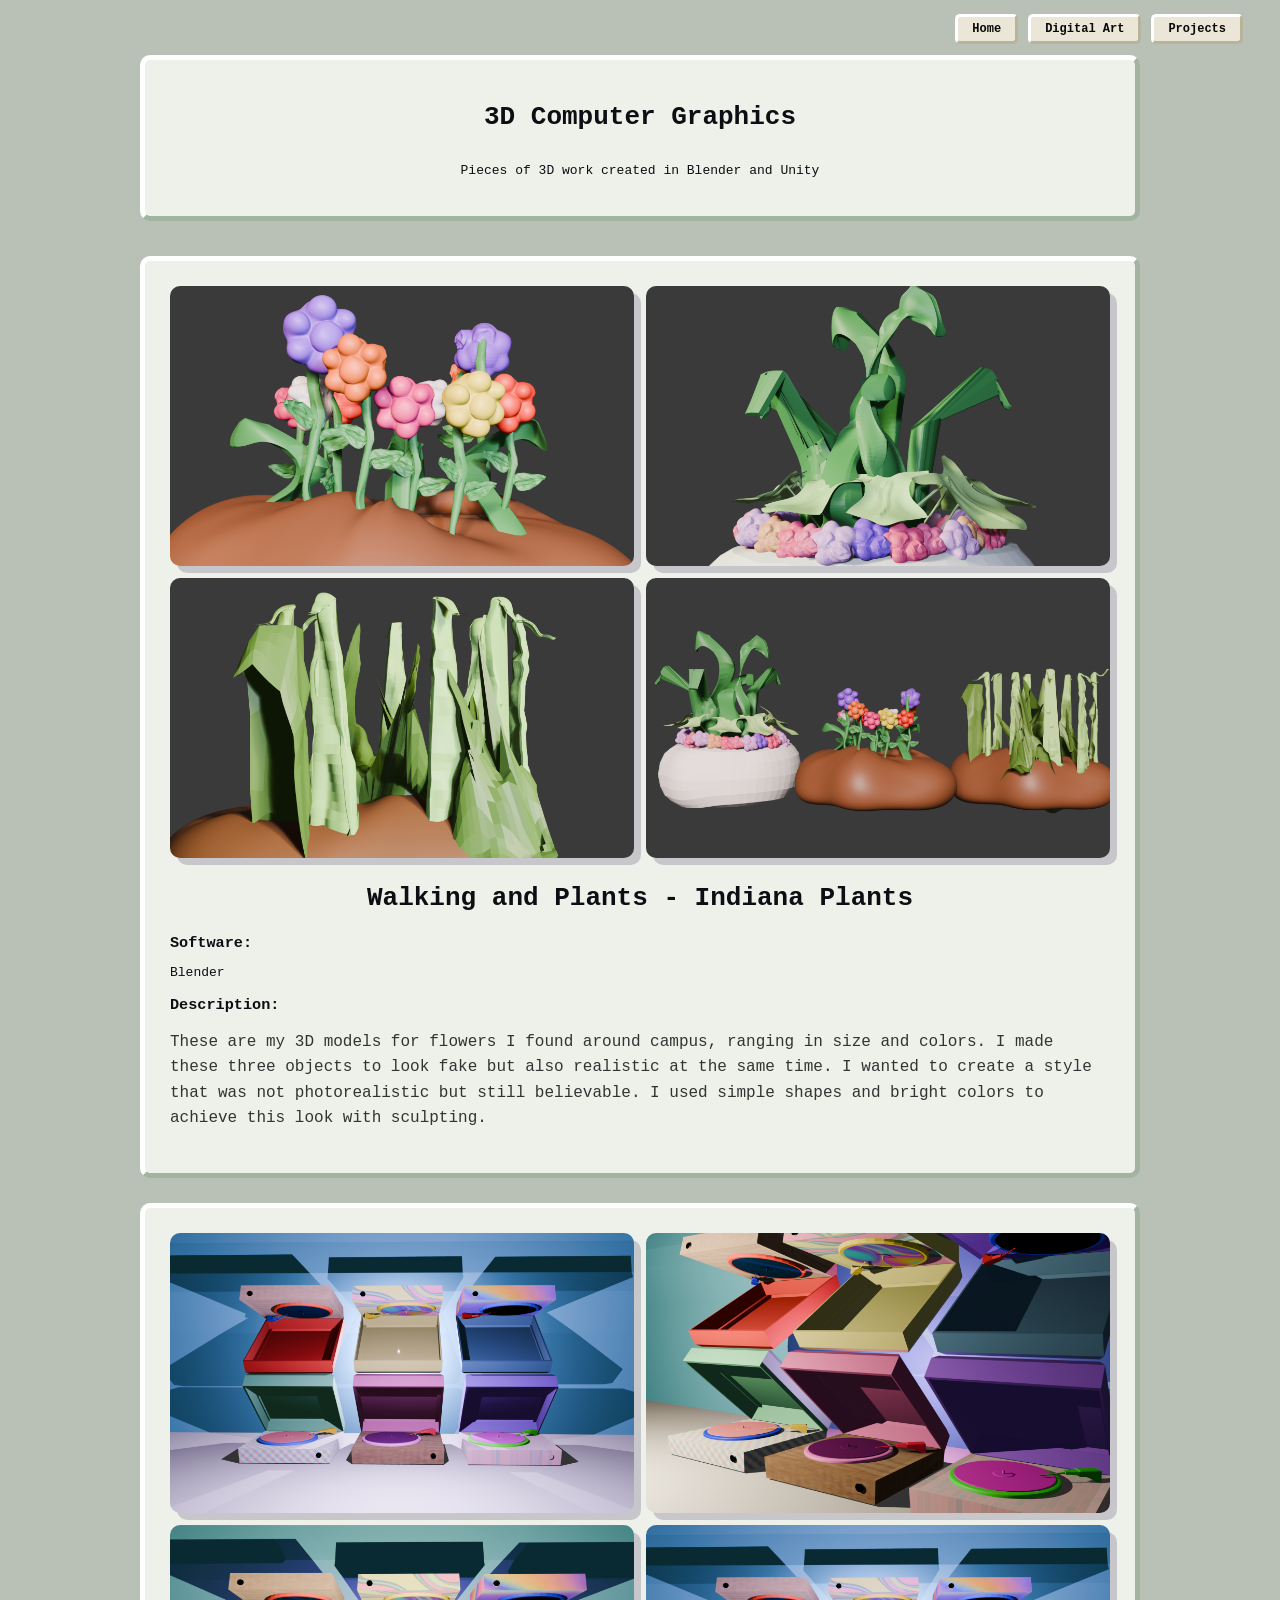
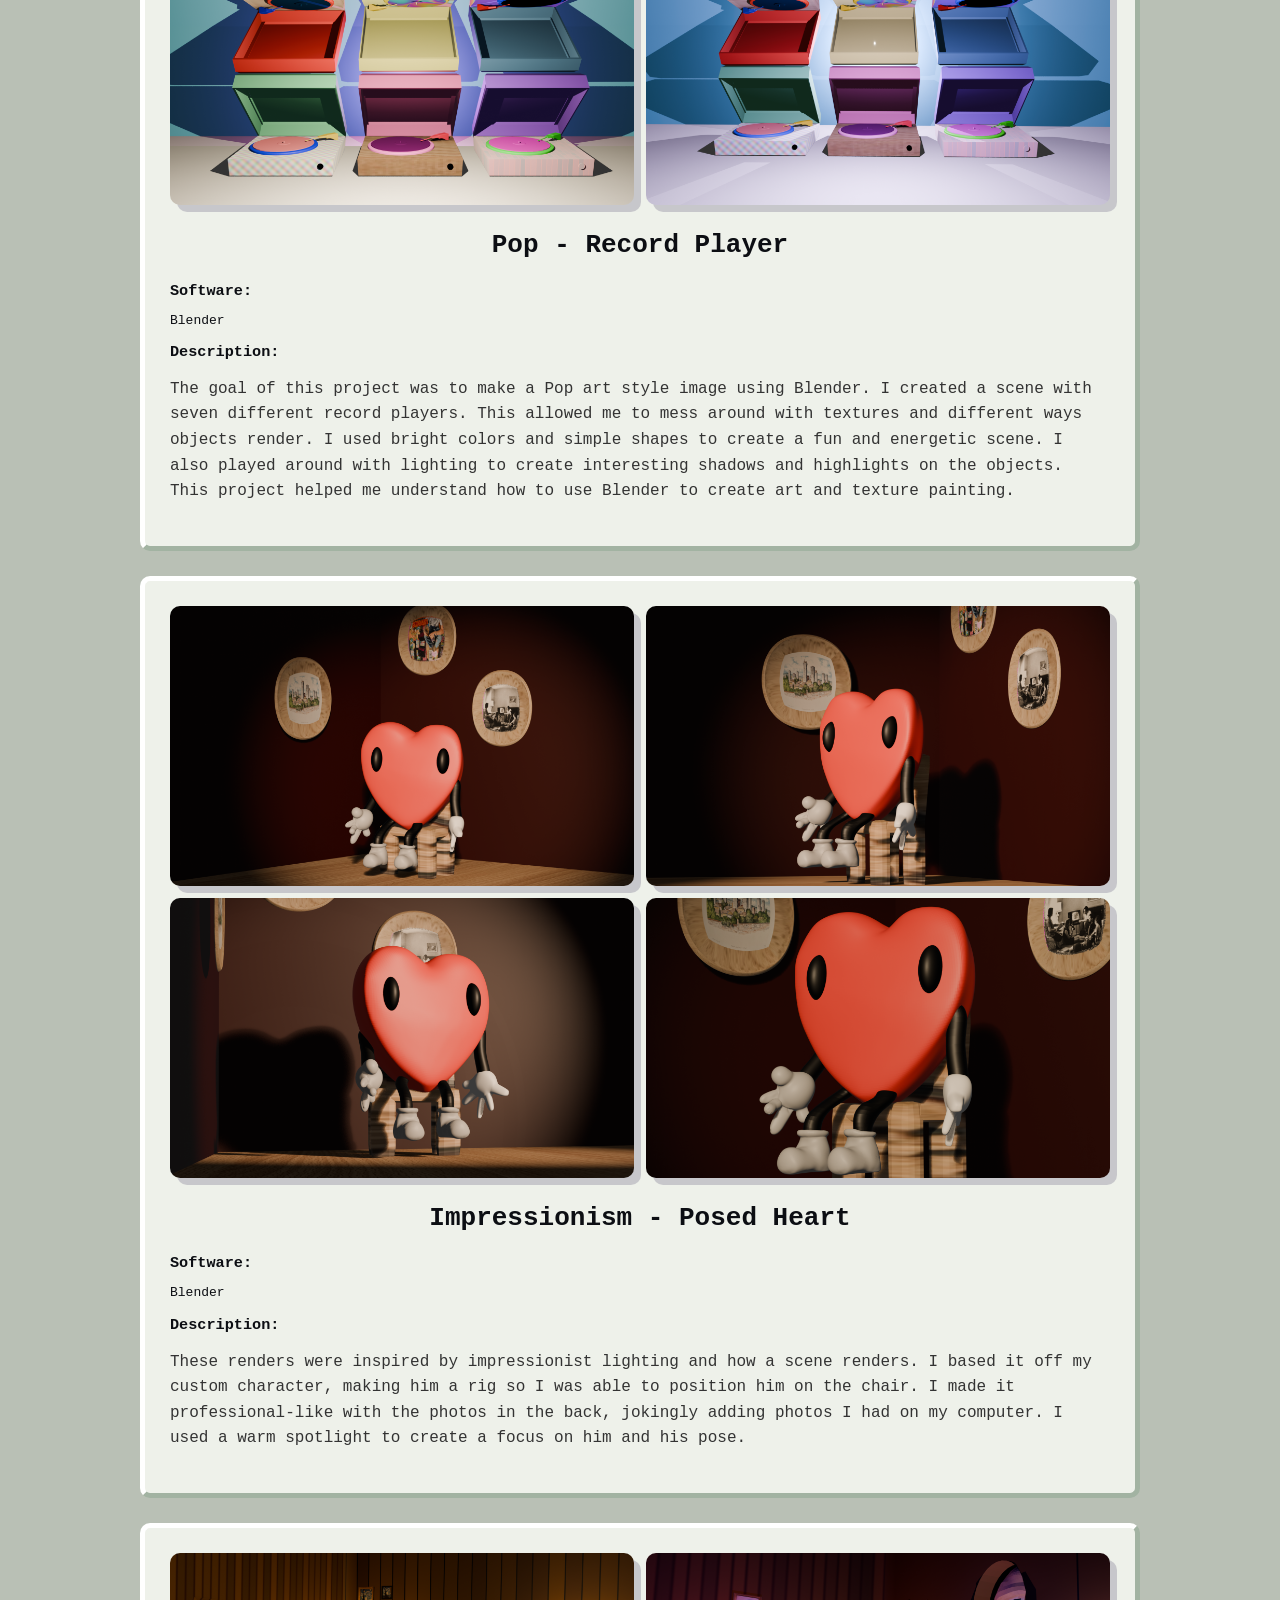
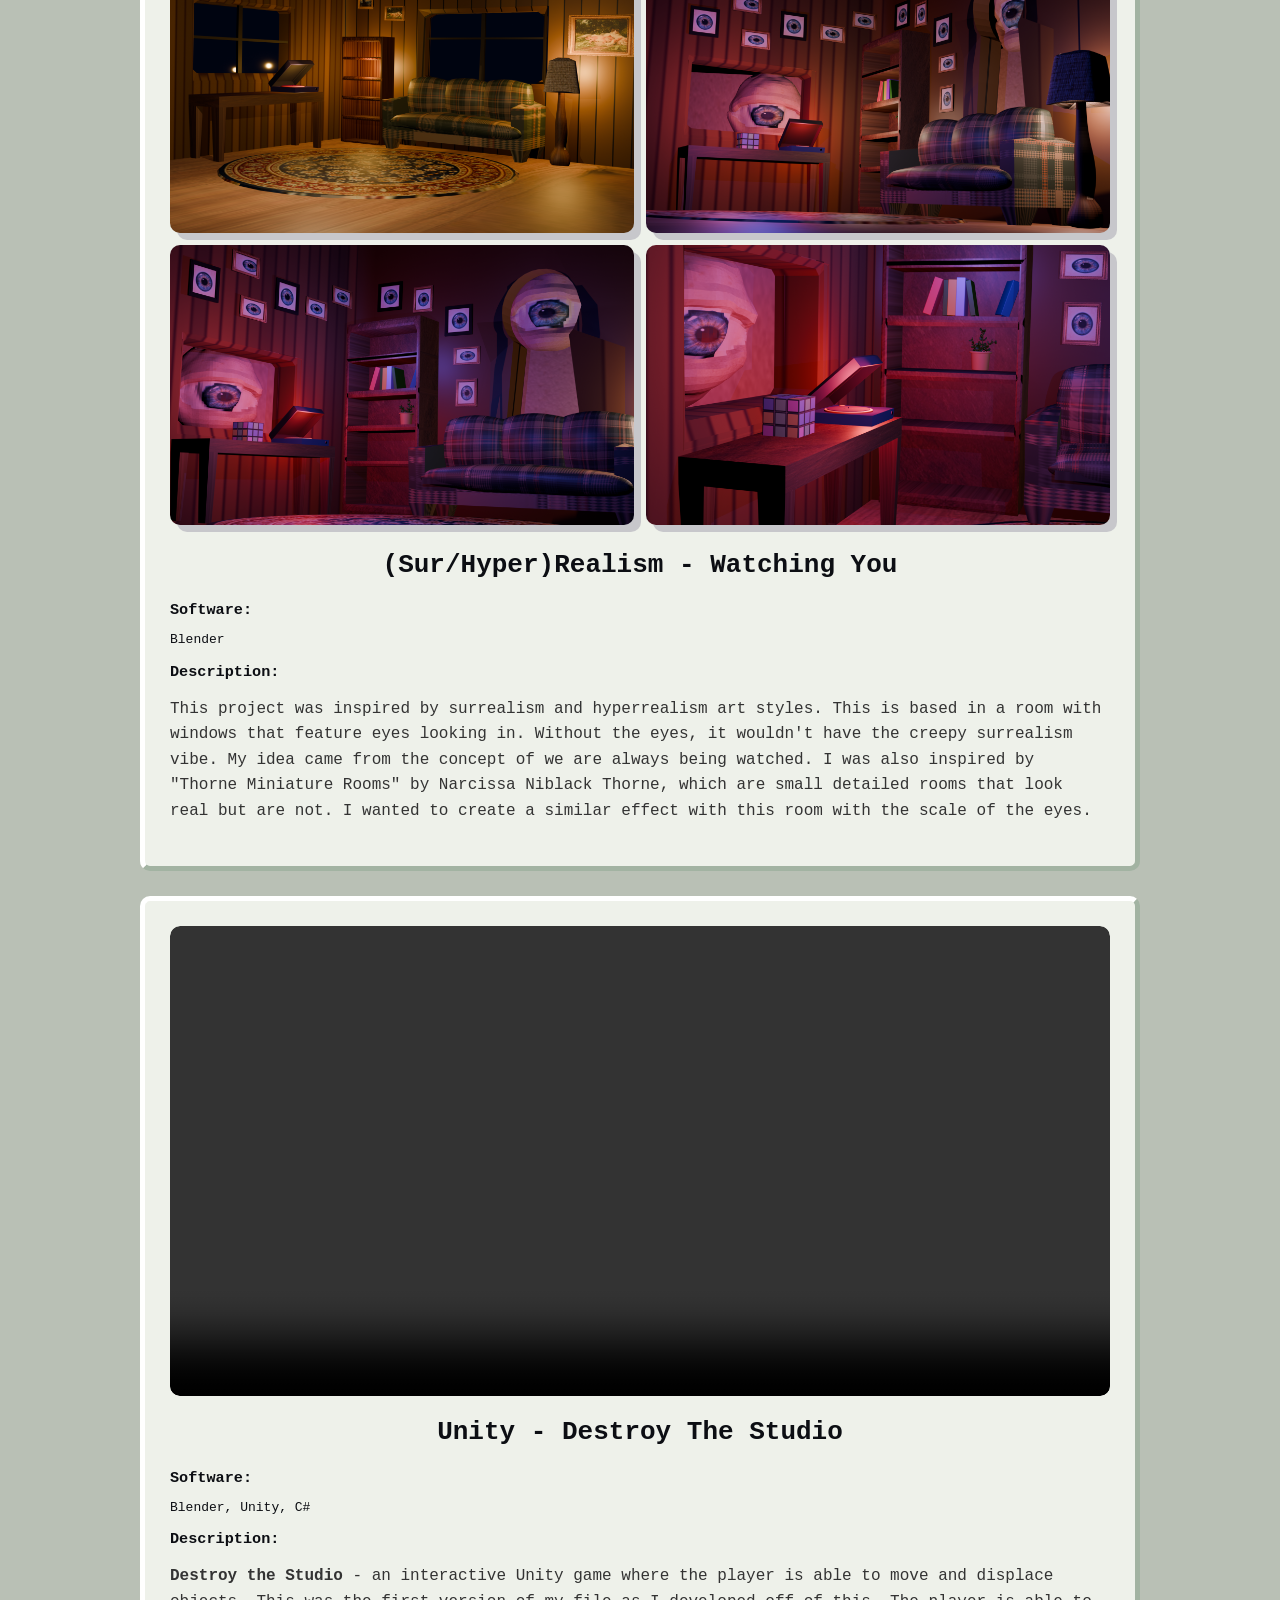
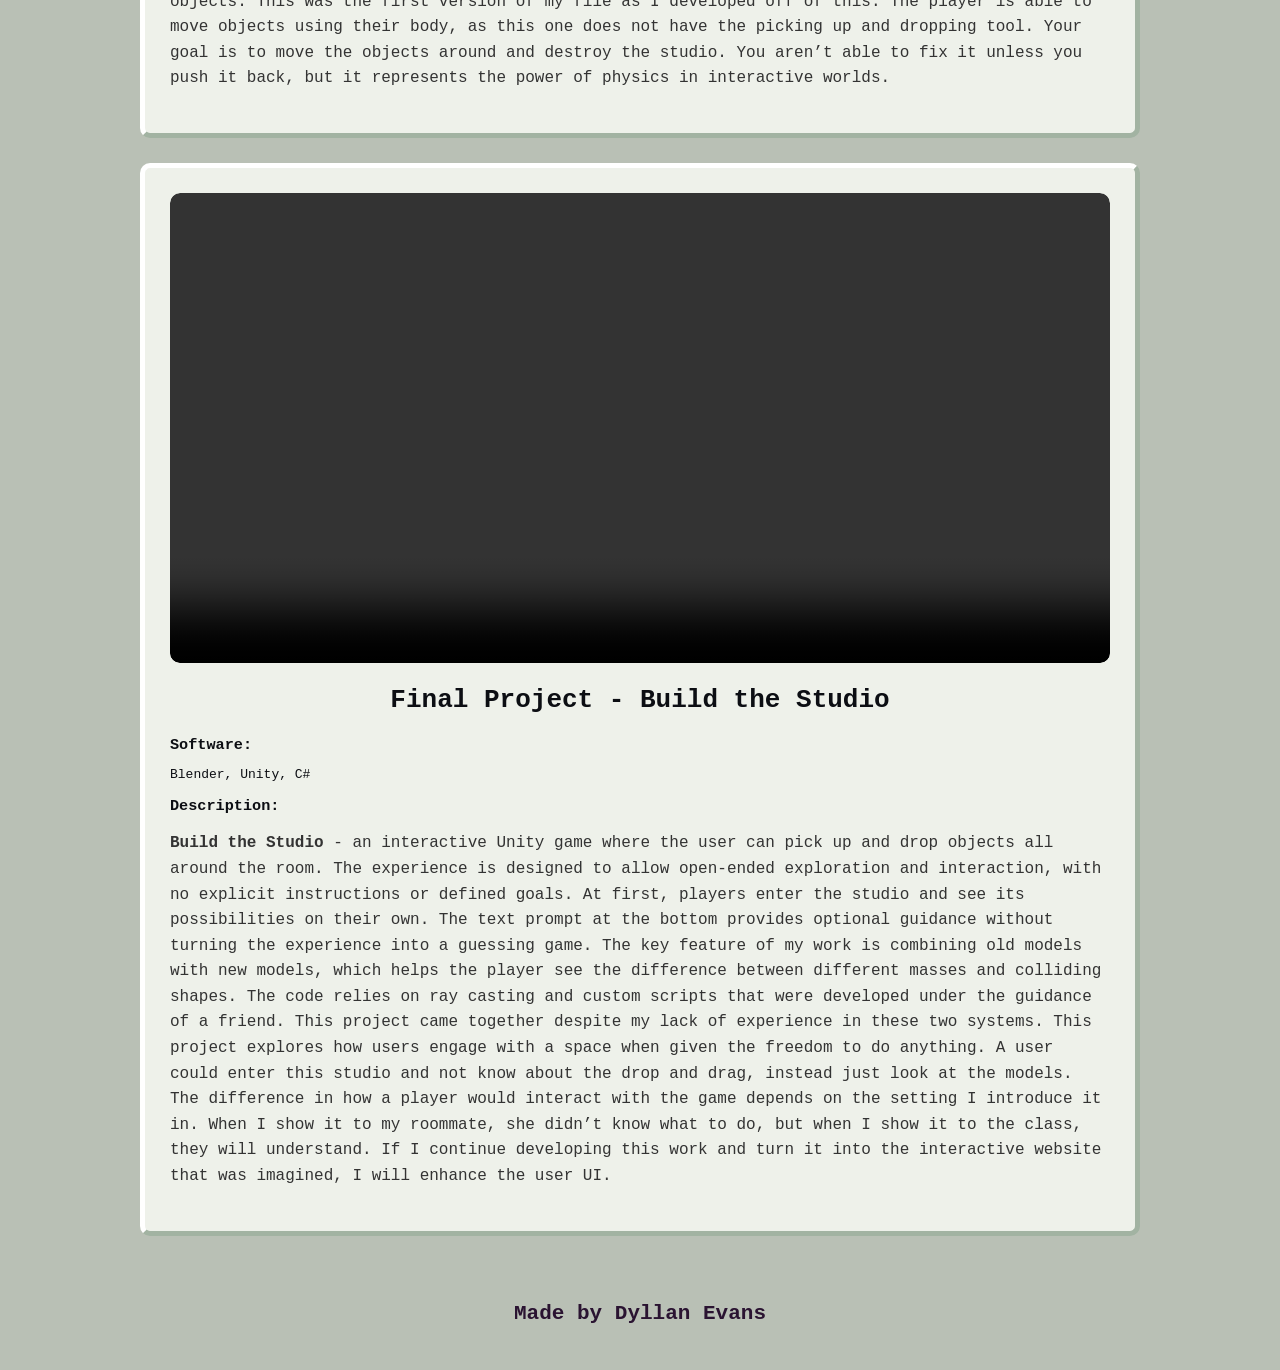
==== commit 4193c950: "aug 8th changes" ====
--- a/3d.html
+++ b/3d.html
@@ -6,21 +6,19 @@
     <title>Portfolio</title>
     <link rel="stylesheet" href="styles.css" />
   </head>
-  <body class="threeD">
-    <nav>
-      <h2>Dyllan Evans</h2>
-      <ul>
-        <li><a href="index.html">Home</a></li>
-        <li><a href="videoart.html">Video</a></li>
-        <li><a href="3d.html">3D</a></li>
-        <li><a href="interactive.html">Interactive</a></li>
-      </ul>
-    </nav>
-    <div class="hero">
+  <body>
+    <div class="taskbar">
+      <nav>
+        <ul>
+          <li><a href="index.html">Home</a></li>
+          <li><a href="digital-landing.html">Digital Art</a></li>
+          <li><a href="projects-landing.html">Projects</a></li>
+        </ul>
+      </nav>
+    </div>
+    <div class="videoarthero">
       <h1>3D Computer Graphics</h1>
-      <p>
-        Pieces of 3D work created in Blender and Unity
-      </p>
+      <p>Pieces of 3D work created in Blender and Unity</p>
     </div>
     <div class="assignments">
       <div class="project">
@@ -48,9 +46,9 @@
       <div class="project">
         <div class="images">
           <img src="img/Pop.png" alt="Pop" />
-          <img src="img/Pop2.png" alt="Pop" />
           <img src="img/Pop3.png" alt="Pop" />
           <img src="img/Pop4.png" alt="Pop" />
+          <img src="img/Pop.png" alt="Pop" />
         </div>
         <div class="project-text">
           <h2>Pop - Record Player</h2>
@@ -117,7 +115,7 @@
           </p>
         </div>
       </div>
-      
+
       <div class="project">
         <div class="video">
           <video width="600" controls>
--- a/styles.css
+++ b/styles.css
@@ -1,3 +1,4 @@
+/* Global */
 html {
     scroll-behavior: smooth;
 }
@@ -7,232 +8,723 @@
 }
 
 body {
+    padding: 5px;
     font-family: monospace;
-    background-color: #d8deec;
+    color: #0c0e13;
+    background-color: #b9c0b5;
+}
+
+/* Colors */
+:root {
+    --background-color: #eef1ea;
+    /* BACKGROUND FOR COLUMNS */
+    --button-color: #ece6d8;
+    /* YELLOW BUTTON COLOR FOR BUTTONS */
+    --buttonborder-color: #b7b49c;
+    /* BORDER COLOR FOR BUTTONS */
+    --border-color: #a2b3a2;
+    /* PERM BORDER ON THINGS NOT CLICKABLE*/
+    --text-color: #080907;
+    /* TEXT COLOR FOR MOST CITE */
+    --hover-color: #e1dac5;
+    /* HOVER COLOR FOR BUTTONS */
+    --active-color: #e2dacf;
+    --white-border: #ffffff;
+
+    /* ANY MISSING COLORS OR NEEDED ADD HERE AND REPLACE W VARS WITHIN THE WEBSITE  */
+}
+
+/* Shared page widths */
+.about,
+.landingHero,
+.columns,
+.videoarthero,
+.assignments {
+    width: min(1000px, calc(100% - 20px));
+    margin: 35px auto;
+}
+
+/* Shared containers */
+.hero,
+.about,
+.home-featured,
+.skills,
+.landingHero,
+.category,
+.videoarthero,
+.project {
+    background-color: var(--background-color);
+    border-radius: 10px;
+
+    border-top: 5px solid var(--white-border);
+    border-left: 5px solid var(--white-border);
+    border-right: 5px solid var(--border-color);
+    border-bottom: 5px solid var(--border-color);
+}
+
+/* Shared buttons */
+.hero-buttons a,
+.viewMore,
+.project a,
+.smallProject a,
+.home-link {
+    display: inline-block;
+    padding: 7px 10px;
+    font-weight: 400;
+    text-decoration: none;
+
+    color: var(--text-color);
+    background-color: var(--button-color);
+    border-radius: 5px;
+    border-top: 4px solid var(--white-border);
+    border-left: 4px solid var(--white-border);
+    border-right: 4px solid var(--buttonborder-color);
+    border-bottom: 4px solid var(--buttonborder-color);
+    cursor: pointer;
+}
+
+.hero-buttons a:hover,
+.viewMore:hover,
+.project a:hover,
+.smallProject a:hover,
+.home-link:hover {
+    color: var(--text-color);
+    background-color: var(--hover-color);
+}
+
+.hero-buttons a:active,
+.viewMore:active,
+.smallProject a:active,
+.project a:active,
+.skill-list li:active,
+.home-link:active {
+    transform: translate(2px, 2px);
+
+    background-color: var(--button-color);
+    border-top: 4px solid var(--buttonborder-color);
+    border-left: 4px solid var(--buttonborder-color);
+    border-right: 4px solid var(--white-border);
+    border-bottom: 4px solid var(--white-border);
+}
+
+
+.taskbar {
+    height: 32px;
+    display: flex;
+    align-items: center;
+    gap: 4px;
+    padding: 2px 4px;
+    z-index: 200;
+    justify-content: flex-end;
+}
+
+/* Navigation */
+nav {
+    z-index: 1000;
+    width: 100%;
+    margin: 0;
+    padding: 4px 10px;
+    justify-content: flex-end;
+    display: flex;
+    align-items: center;
+}
+
+nav ul {
+    margin: auto 10px;
+    padding: 0;
+    justify-content: center;
+    display: flex;
+    gap: 10px;
+}
+
+nav li {
+    list-style: none;
+}
+
+nav a {
+    text-decoration: none;
+    justify-content: center;
+    padding: 5px 14px;
+    font-size: 12px;
+    height: 30px;
+    background-color: var(--button-color);
+    border-radius: 5px;
+    border-top: 3px solid var(--white-border);
+    border-left: 3px solid var(--white-border);
+    border-right: 3px solid var(--buttonborder-color);
+    border-bottom: 3px solid var(--buttonborder-color);
+    font-family: 'Courier New', monospace;
+    font-weight: bold;
+    cursor: pointer;
+    display: flex;
+    align-items: center;
+    gap: 10px;
+    color: var(--text-color);
+
+}
+
+
+nav a:hover {
+    color: #000000;
+    background-color: var(--hover-color);
+}
+
+nav a:active {
+    background-color: var(--active-color);
+    border-top: 3px solid var(--buttonborder-color);
+    border-left: 3px solid var(--buttonborder-color);
+    border-right: 3px solid var(--white-border);
+    border-bottom: 3px solid var(--white-border);
+}
+
+/* Previous page button */
+.previousPage {
+    display: block;
+
+}
+
+.backButton {
+    display: inline-block;
+    padding: 10px 18px;
+    font-family: inherit;
+    font-weight: 700;
+    text-decoration: none;
+    color: var(--text-color);
+    background-color: var(--background-color);
+    border-radius: 5px;
+    border-top: 3px solid var(--white-border);
+    border-left: 3px solid var(--white-border);
+    border-right: 3px solid var(--border-color);
+    border-bottom: 3px solid var(--border-color);
+    cursor: pointer;
+}
+
+/* Homepage layout */
+.home-layout {
+    width: calc(100% - 80px);
+    height: auto;
+    min-height: 1000px;
+    margin: 20px auto 20px;
+    display: grid;
+    grid-template-rows:
+        /* Row 1: hero + featured */
+        minmax(120px, 2fr)
+        /* Row 2: about + featured */
+        minmax(210px, 0.9fr)
+        /* Row 3: about + skills */
+        auto
+        /* Row 4: about + digital + projects */
+        minmax(210px, 0.3fr);
+    /*
+     * Visual layout:
+     *
+     * ┌─────────┬──────────┬──────────┐
+     * │  hero   │ featured │ featured │
+     * |         |                     |
+     * │         │ featured │ featured │
+     * │---------├─────────────────────┤
+     * │ about   │ skills   │ skills   │
+     * │         ├──────────┼──────────┤
+     * │         │ digital  │ projects │
+     * └─────────┴──────────┴──────────┘
+     */
+    grid-template-areas:
+        "hero  featured featured"
+        "about featured featured"
+        "about skills   skills"
+        "about digital  projects";
+    gap: 14px;
+}
+
+/* Homepage hero */
+.hero {
+    width: min(850px, calc(100% - 30px));
+    margin: 1% auto;
+    padding: 45px;
+    display: flex;
+    align-items: center;
+    gap: 15px;
+}
+
+.hero-left {
+    width: 100%;
+    align-self: stretch;
+    font-family: "Noto Sans Mono", monospace;
+    display: flex;
+    flex-direction: column;
+    gap: 15px;
+
+    padding-left: 15px;
+    text-align: left;
+}
+
+.hero-left h2,
+.hero-left p {
+    margin: 0;
+}
+
+.hero-left h2 {
+    font-size: 28px;
+    font-weight: 700;
+    margin-bottom: 0;
+    letter-spacing: -1px;
+}
+
+.hero-left p {
+    font-size: 14px;
+    margin-top: 0;
+}
+
+.home-layout .hero {
+    grid-area: hero;
+    width: auto;
+    min-width: 0;
+    margin: 0;
+    padding: 22px;
+    flex-direction: column;
+    gap: 20px;
+}
+
+.hero-right img {
+    display: flex;
+    width: 930px;
+    overflow: hidden;
+    max-width: 100%;
+    filter: drop-shadow(7px 7px 0 #c7c7cb);
+    border-radius: 5px;
+}
+
+.contact {
+    border-top: 2px solid var(--border-color);
+    padding-top: 12px;
+    display: flex;
+    align-items: center;
+    gap: 18px;
+    justify-content: center;
+}
+
+.contact a {
+    display: flex;
+    text-decoration: none;
+}
+
+.contact img {
+
+    transition: transform 0.2s ease;
+    display: flex;
+    width: 40px;
+    height: 40px;
+    margin: 0;
+}
+
+.contact img:hover {
+    transform: scale(1.1);
+}
+
+/* Homepage about */
+.about {
+    padding: 40px;
+}
+
+.home-layout .about {
+    grid-area: about;
+    width: auto;
+    height: auto;
+    min-width: 0;
+    margin: 0;
+    padding: 15px;
+    display: flex;
+    flex-direction: column;
+    overflow: hidden;
+}
+
+.about h2 {
+    margin-top: 1px;
+    margin-bottom: 1px;
+    text-align: center;
+    font-family: "DM Mono", monospace;
+}
+
+.aboutText {
+    width: min(600px, 100%);
+    margin: 0 auto;
+    text-align: left;
+    line-height: 1.4;
+}
+
+/* Skills */
+.skills {
+    grid-area: skills;
+    min-width: 0;
+    min-height: 100px;
+    padding: 12px 22px;
+}
+
+.skills h2 {
+    margin: 0 0 10px;
+    text-align: center;
+    font-family: "DM Mono", monospace;
+    font-size: 24px;
+}
+
+.skills-columns {
+    display: grid;
+    grid-template-columns: repeat(2, minmax(0, 1fr));
+    gap: 12px;
+}
+
+.skill-group {
+    min-width: 0;
+}
+
+.skill-group+.skill-group {
+    padding-left: 12px;
+    border-left: 2px solid var(--border-color);
+}
+
+.skill-group h3 {
+    margin: 0 0 8px;
+    font-family: "DM Mono", monospace;
+    font-size: 20px;
+    text-align: center;
+}
+
+.skill-list {
+    display: flex;
+    flex-wrap: wrap;
+    justify-content: center;
+    gap: 10px;
     margin: 0;
     padding: 0;
-    color: #000000;
-}
-
-.threeD::before {
-    content: "";
-    position: fixed;
-    inset: 0;
-    background-image: url("img/Artboard\ 1.png");
-    background-repeat: repeat;
-    background-size: 900px;
-    opacity: 0.2;
-    z-index: -1;
-}
-
-nav {
-    width: min(1000px, calc(100% - 30px));
+    list-style: none;
+}
+
+.skill-list li {
+    padding: 5px 8px;
+    font-family: "DM Mono", monospace;
+    font-size: 12px;
+    white-space: nowrap;
+    background-color: var(--secondborder-color);
+    border-radius: 4px;
+    transition: transform 0.2s ease;
+    background-color: var(--button-color);
+
+    border-top: 3px solid var(--white-border);
+    border-left: 3px solid var(--white-border);
+    border-right: 3px solid var(--buttonborder-color);
+    border-bottom: 3px solid var(--buttonborder-color);
+
+    cursor: default;
+    touch-action: manipulation;
+    -webkit-tap-highlight-color: transparent;
+    user-select: none;
+}
+
+.skill-list li:hover {
+    transform: scale(1.1);
+
+}
+
+/* Featured projects */
+.home-featured {
+    grid-area: featured;
+    min-width: 0;
+    min-height: 0;
+    padding: 20px;
+    display: flex;
+    flex-direction: column;
+    text-align: center;
+    overflow: hidden;
+    font-family: "Noto Sans Mono", monospace;
+    letter-spacing: -0.5px;
+}
+
+.home-featured h2 {
+    font-family: "Noto Sans Mono", monospace;
+    flex-shrink: 0;
+    margin-top: 0;
+    margin-bottom: 20px;
+}
+
+.home-featured p {
+    margin: 0;
+    font-size: 14px;
+}
+
+.featured-slider {
+    flex: 1;
+    min-height: 0;
+}
+
+.featured-project {
+    width: 100%;
+    height: min-content;
+    min-width: 0;
+    min-height: 0;
+    display: grid;
+    grid-template-rows: minmax(0, 1fr) auto;
+    gap: 18px;
+    opacity: 1;
+    transition: opacity 0.2s ease;
+}
+
+.featured-project.fade {
+    opacity: 0;
+}
+
+/* Large top image */
+.featured-project img {
+    display: flex;
     margin: 0 auto;
-    padding: 20px 0;
-
-    display: flex;
-    justify-content: space-between;
+    width: 700px;
+    height: 450px;
+    min-height: 0;
+    object-fit: cover;
+    border-radius: 5px;
+    filter: drop-shadow(7px 7px 0 #c7c7cb);
+}
+
+/* Arrows now align with the text */
+.featured-info-row {
+    display: grid;
+    grid-template-columns: 45px minmax(0, 1fr) 45px;
     align-items: center;
     gap: 20px;
 }
 
-nav h2 {
-    margin: 0;
+.featured-project-text {
+    min-width: 0;
+    text-align: center;
+}
+
+.featured-project-text h3 {
+    margin: 0 0 8px;
     font-size: 22px;
+}
+
+.featured-project-text p {
+    width: min(550px, 100%);
+    margin: 0 auto;
+    line-height: 1.5;
+}
+
+.featured-project-text .viewMore {
+    margin-top: 12px;
+}
+
+/* Slider buttons */
+.slider-button {
+    width: 45px;
+    height: 45px;
+    padding: 0;
+    font-size: 24px;
     font-weight: 700;
-}
-
-nav ul {
-    margin: 0;
+    color: var(--text-color);
+    background-color: var(--button-color);
+    border-radius: 5px;
+
+    border-top: 3px solid var(--white-border);
+    border-left: 3px solid var(--white-border);
+    border-right: 3px solid var(--buttonborder-color);
+    border-bottom: 3px solid var(--buttonborder-color);
+    cursor: pointer;
+}
+
+.slider-button:hover {
+    background-color: var(--hover-color);
+}
+
+.slider-button:active {
+    background-color: var(--active-color);
+    transform: translate(2px, 2px);
+
+    border-top: 3px solid var(--buttonborder-color);
+    border-left: 3px solid var(--buttonborder-color);
+    border-right: 2px solid var(--white-border);
+    border-bottom: 2px solid var(--white-border);
+}
+
+/* Slider dots */
+.slider-dots {
+    display: flex;
+    justify-content: center;
+    gap: 8px;
+
+    margin-top: 18px;
+}
+
+.slider-dot {
+    width: 14px;
+    height: 14px;
     padding: 0;
 
-    display: flex;
-    gap: 22px;
-}
-
-nav li {
-    list-style: none;
-}
-
-nav a {
+    background-color: var(--button-color);
+    border: 2px solid var(--buttonborder-color);
+    border-radius: 50%;
+
+    cursor: pointer;
+}
+
+.slider-dot.active {
+    background-color: var(--active-color);
+}
+
+/* Homepage links */
+.home-link {
+    color: #000000;
+    background-color: var(--button-color);
+    display: flex;
+    flex-direction: column;
+    justify-content: center;
+
+    min-width: 0;
+    border-radius: 5px;
+    padding: 22px;
+
     color: #000000;
     text-decoration: none;
-    font-size: 18px;
+}
+
+.home-link h2 {
+    margin: 0 0 8px;
+    font-size: 21px;
+}
+
+.home-link p {
+    margin: 0 0 10px;
+    font-size: 13px;
+    line-height: 1.4;
+}
+
+.home-link span {
+    display: inline-block;
+    margin-top: auto;
     font-weight: 700;
-
-    padding: 6px 10px;
-    border: 2px solid transparent;
+}
+
+.home-link:hover {
+    background-color: var(--hover-color);
+    transform: scale(1.01);
+}
+
+
+.digital-link {
+    grid-area: digital;
+}
+
+.projects-link {
+    grid-area: projects;
+}
+
+/* Landing page */
+.landingHero {
+    padding: 31px;
+    text-align: center;
+    margin: 10px auto;
+    display: flex;
+    flex-direction: row;
+    justify-content: space-around;
+}
+
+.iconHero {
+    width: 300px;
+    height: 170px;
+    filter: drop-shadow(7px 7px 0 #c7c7cb);
+
+}
+
+.columns {
+    display: flex;
+    flex-direction: column;
+    gap: 35px;
+}
+
+.category {
+    padding: 30px;
+    text-align: center;
+}
+
+.category h1 {
+    margin-top: 0;
+    margin-bottom: 25px;
+}
+
+.row {
+    display: grid;
+    grid-template-columns: repeat(2, minmax(0, 1fr));
+    gap: 20px;
+}
+
+.smallProject {
+    display: block;
+    padding: 20px;
+    color: #000000;
+    text-decoration: none;
+    background-color: var(--button-color);
+    border-radius: 8px;
+    border-top: 4px solid var(--white-border);
+    border-left: 4px solid var(--white-border);
+    border-right: 4px solid var(--buttonborder-color);
+    border-bottom: 4px solid var(--buttonborder-color);
     cursor: pointer;
-}
-
-nav a:hover {
-    background-color: #f0f0f0;
-    color: #000000;
-
-    border-top: 2px solid #ffffff;
-    border-left: 2px solid #ffffff;
-    border-right: 2px solid #9fa1bb;
-    border-bottom: 2px solid #9fa1bb;
-}
-
-nav a:active {
-    background-color: #d8deec;
-
-    border-top: 2px solid #9fa1bb;
-    border-left: 2px solid #9fa1bb;
-    border-right: 2px solid #ffffff;
-    border-bottom: 2px solid #ffffff;
-}
-
-.hero {
-    width: min(850px, calc(100% - 30px));
-    margin: 50px auto;
-    padding: 45px;
-
-    display: flex;
-    align-items: center;
-    justify-content: center;
-    gap: 45px;
-
-    background-color: #f0f0f0;
-    border-radius: 10px;
-    border-top: 5px solid #ffffff;
-    border-left: 5px solid #ffffff;
-    border-right: 5px solid #9fa1bb;
-    border-bottom: 5px solid #9fa1bb;
-}
-
-.hero-left {
-    width: 230px;
-}
-
-.hero-left h1 {
-    margin-top: 0;
-    font-size: 36px;
-    line-height: 1;
-}
-
-.hero-left p {
-    font-size: 16px;
-    line-height: 1.3;
-}
-
-.hero-right img {
-    width: 430px;
-    max-width: 100%;
-    border-radius: 10px;
+    transition:
+        transform 0.1s ease,
+        background-color 0.2s ease;
+}
+
+.smallProject:hover {
+    background-color: var(--hover-color);
+    transform: scale(1.01);
+}
+
+.smallProject:active {
+    transform: translate(1px, 1px);
+    background-color: var(--active-color);
+    border-top-color: var(--border-color);
+    border-left-color: var(--border-color);
+    border-right-color: var(--white-border);
+    border-bottom-color: var(--white-border);
+}
+
+.smallProject h2 {
+    margin: 0;
+    font-size: 24px;
+    font-family: "DM Mono", monospace;
+
+}
+
+.smallProject p {
+    margin-bottom: 2px;
+    line-height: 1.4;
+}
+
+.smallimg {
     display: block;
-}
-
-.hero-buttons {
-    display: flex;
-    flex-direction: row;
-    gap: 14px;
-    margin-top: 25px;
-    justify-content: center;
-}
-
-.hero-buttons a {
-    width: fit-content;
-    min-width: 150px;
-
-    background-color: #8a8eb9;
-    color: #ffffff;
-    text-decoration: none;
+    width: 100%;
+    height: 250px;
+    margin-top: 20px;
+    object-fit: cover;
+    border-radius: 6px;
+}
+
+.viewMore {
+    margin-top: 15px;
+}
+
+/* Project pages */
+.videoarthero {
+    padding: 25px;
     text-align: center;
-
-    padding: 12px 18px;
-    border-radius: 5px;
-
-    border-top: 4px solid #ffffff;
-    border-left: 4px solid #ffffff;
-    border-right: 4px solid #636474;
-    border-bottom: 4px solid #6d6e7f;
-
-    cursor: pointer;
-}
-
-.hero-buttons a:hover {
-    background-color: #9ca0cc;
-}
-
-.hero-buttons a:active {
-    transform: translate(2px, 2px);
-
-    border-top: 4px solid #636474;
-    border-left: 4px solid #6d6e7f;
-    border-right: 4px solid #ffffff;
-    border-bottom: 4px solid #ffffff;
-}
-
-.videoarthero {
-    width: min(900px, calc(100% - 30px));
+    margin: 10px auto;
+    display: flex;
+    flex-direction: column;
+    justify-content: space-around;
+}
+
+.assignments {
+    width: min(1000px, calc(100% - 20px));
     margin: 35px auto;
-    padding: 40px;
-
-    text-align: center;
-
-    background-color: #f0f0f0;
-    border-radius: 10px;
-    border-top: 5px solid #ffffff;
-    border-left: 5px solid #ffffff;
-    border-right: 5px solid #9fa1bb;
-    border-bottom: 5px solid #9fa1bb;
-}
-
-.videoarthero p {
-    line-height: 1.6;
-}
-
-.about {
-    width: min(900px, calc(100% - 30px));
-    margin: 35px auto;
-    padding: 40px;
-
-    background-color: #f0f0f0;
-    border-radius: 10px;
-    border-top: 5px solid #ffffff;
-    border-left: 5px solid #ffffff;
-    border-right: 5px solid #9fa1bb;
-    border-bottom: 5px solid #9fa1bb;
-}
-
-.about p {
-    line-height: 1.6;
-}
-
-.aboutrow {
-    display: flex;
-    gap: 15px;
-}
-
-.about .sub {
-    opacity: 0.7;
-}
-
-.skills {
-    margin: 30px auto;
-
-    display: flex;
-    justify-content: center;
-    gap: 20px;
-    flex-wrap: wrap;
-}
-
-.skill-block {
-    width: 220px;
-    padding: 20px;
-    background-color: #f0f0f0;
-    border-radius: 10px;
-    border-top: 5px solid #ffffff;
-    border-left: 5px solid #ffffff;
-    border-right: 5px solid #9fa1bb;
-    border-bottom: 5px solid #9fa1bb;
-}
-
-.assignments {
-    width: min(900px, calc(100% - 30px));
-    margin: 35px auto;
+
     display: flex;
     flex-direction: column;
     gap: 25px;
@@ -241,31 +733,22 @@
 .project {
     padding: 25px;
     text-align: center;
-    background-color: #f0f0f0;
-    border-radius: 10px;
-    border-top: 5px solid #ffffff;
-    border-left: 5px solid #ffffff;
-    border-right: 5px solid #9fa1bb;
-    border-bottom: 5px solid #9fa1bb;
+    scroll-margin-top: 30px;
 }
 
 .project-text {
-    width: min(750px, 100%);
+    width: min(950px, 100%);
     margin: 0 auto;
     text-align: left;
 }
 
 .project-text h2 {
+    font-size: 26px;
     text-align: center;
-    font-size: 26px;
 }
 
 .project-text h3 {
     margin-bottom: 6px;
-}
-
-.project-text p {
-    line-height: 1.6;
 }
 
 .Description {
@@ -274,130 +757,440 @@
     color: #333333;
 }
 
-.project a {
-    display: inline-block;
-    background-color: #8a8eb9;
-    color: #ffffff;
-    text-decoration: none;
-    font-weight: 700;
-    padding: 10px 18px;
-    border-radius: 5px;
-    border-top: 4px solid #ffffff;
-    border-left: 4px solid #ffffff;
-    border-right: 4px solid #636474;
-    border-bottom: 4px solid #6d6e7f;
-    cursor: pointer;
-}
-
-.project a:hover {
-    background-color: #9ca0cc;
-    color: #ffffff;
-}
-
-.project a:active {
-    transform: translate(2px, 2px);
-    border-top: 4px solid #636474;
-    border-left: 4px solid #6d6e7f;
-    border-right: 4px solid #ffffff;
-    border-bottom: 4px solid #ffffff;
-}
-
+/* Project videos */
 .video {
+    width: min(950px, 100%);
+    margin: 0 auto;
+
+    border-radius: 10px;
+    overflow: hidden;
+}
+
+.video iframe,
+.video video {
+    display: block;
     width: 100%;
-
-    display: flex;
-    justify-content: center;
-}
-
-.video video,
-.video iframe {
-    width: min(750px, 100%);
-    aspect-ratio: 16 / 9;
     height: auto;
 
     border: 0;
     border-radius: 10px;
-    background-color: #000000;
-
+}
+
+.video iframe {
+    aspect-ratio: 16 / 9;
+}
+
+.video video {
+    object-fit: contain;
+}
+
+/* Project images */
+.images {
+    width: min(950px, 100%);
+    margin: 0 auto 25px;
+
+    display: grid;
+    grid-template-columns: repeat(2, minmax(0, 1fr));
+    gap: 12px;
+}
+
+.images img {
     display: block;
-}
-
-.images {
-    display: flex;
-    justify-content: center;
-    flex-wrap: wrap;
-    gap: 12px;
-}
-
-.project img {
-    width: min(370px, 100%);
+    width: 100%;
+    height: 280px;
+
+    object-fit: cover;
     border-radius: 10px;
+
+    filter: drop-shadow(7px 7px 0 #c7c7cb);
+}
+
+/* Projects landing page */
+.projects-list {
+    width: min(1000px, calc(100% - 20px));
+    margin: 35px auto;
+
+    display: flex;
+    flex-direction: column;
+    gap: 30px;
+}
+
+.projectCard {
+    display: grid;
+    grid-template-columns: minmax(0, 1fr) minmax(300px, 42%);
+    align-items: center;
+    gap: 40px;
+
+    width: 100%;
+    padding: 30px;
+
+    background-color: var(--background-color);
+    border-radius: 10px;
+
+    border-top: 5px solid var(--white-border);
+    border-left: 5px solid var(--white-border);
+    border-right: 5px solid var(--border-color);
+    border-bottom: 5px solid var(--border-color);
+}
+
+.projectCardText {
+    text-align: left;
+}
+
+.projectCardText h2 {
+    margin: 0 0 15px;
+    font-family: "DM Mono", monospace;
+    font-size: 28px;
+}
+
+.projectCardText p {
+    margin: 0;
+    max-width: 550px;
+
+    font-size: 15px;
+    line-height: 1.6;
+}
+
+.projectCardText .viewMore {
+    margin-top: 20px;
+}
+
+.projectCardImage {
     display: block;
-}
-
+
+    width: 100%;
+    height: 260px;
+
+    object-fit: cover;
+    border-radius: 6px;
+
+    filter: drop-shadow(7px 7px 0 #c7c7cb);
+}
+
+/* line notes page */
+.lineNotes {
+    padding: 30px;
+    margin-top: 40px;
+    height: 100%;
+    max-width: 1070px;
+    margin: 0 auto;
+    background-color: var(--background-color);
+    border-radius: 10px;
+
+    border-top: 5px solid var(--white-border);
+    border-left: 5px solid var(--white-border);
+    border-right: 5px solid var(--border-color);
+    border-bottom: 5px solid var(--border-color);
+}
+
+.lineHero {
+    margin: 0 auto;
+    display: flex;
+    flex-direction: column;
+    align-items: center;
+    padding: 10px;
+    gap: 1px;
+}
+
+.lineHero h1 {
+    margin: 0;
+    font-size: 28px;
+    font-family: "DM Mono", monospace;
+}
+
+.lineHero p {
+    margin: 10px;
+    font-size: 14px;
+    font-style: italic;
+}
+
+.lineHeroText {
+    padding: 20px 10px;
+    display: flex;
+    flex-direction: row;
+    justify-content: space-between;
+    gap: 50px;
+    margin: auto 0;
+}
+
+.lineHeroImg {
+    filter: drop-shadow(7px 7px 0 #c7c7cb);
+    width: 500px;
+    border-radius: 5px;
+    height: auto;
+    padding: 10px;
+}
+
+
+/* Footer */
 footer {
+    margin-top: 30px;
+    padding: 14px;
+
     color: #2a1331;
     font-size: 14px;
-    padding: 14px;
-    margin-top: 30px;
-
     text-align: center;
 }
 
+.home-page footer {
+    margin-top: 0;
+}
+
+/* Tablet */
+@media (max-width: 900px) {
+    .home-layout {
+        grid-template-columns: repeat(2, minmax(0, 1fr));
+        grid-template-rows: auto;
+        grid-template-areas:
+            "hero     featured"
+            "about    featured"
+            "about    skills"
+            "digital  projects";
+    }
+
+    .featured-project {
+        height: auto;
+    }
+
+    .videoarthero {
+        width: 100%;
+    }
+
+    .assignments {
+        display: flex;
+        flex-direction: column;
+        width: 100%;
+    }
+
+    .project-text {
+        font-size: 14px;
+    }
+
+    .Description {
+        font-size: 12px;
+    }
+
+    .project-text h2 {
+        font-size: 19px;
+        padding: 0;
+    }
+
+    .smallimg {
+        display: block;
+        width: 100%;
+        height: 200px;
+        margin-top: 20px;
+        object-fit: cover;
+        border-radius: 6px;
+    }
+
+    .lineHeroText {
+        flex-direction: column;
+        justify-content: center;
+        gap: 30px;
+        margin: auto 0;
+        padding-bottom: 20px;
+        border-bottom: 2px solid var(--border-color);
+    }
+
+    .lineHeroImg {
+        width: 100%;
+        max-width: 500px;
+        height: 300px;
+    }
+
+}
+
+/* phone */
 @media (max-width: 700px) {
+    body {
+        padding: 3px;
+    }
+
+    .home-layout {
+        width: calc(100% - 14px);
+        margin: 12px auto;
+        grid-template-columns: minmax(0, 1fr);
+        grid-template-areas:
+            "hero"
+            "about"
+            "featured"
+            "skills"
+            "digital"
+            "projects";
+        gap: 12px;
+    }
+
+    .home-layout .hero,
+    .home-layout .about,
+    .home-featured,
+    .skills,
+    .home-link {
+        padding: clamp(14px, 4vw, 20px);
+    }
+
+    .landingHero {
+        flex-direction: column;
+    }
+
+    .hero-left {
+        padding-left: 0;
+    }
+
+    .featured-project {
+        height: auto;
+        grid-template-rows: auto auto;
+        gap: 16px;
+    }
+
+    .featured-project img {
+        width: 100%;
+        height: auto;
+        aspect-ratio: 14 / 9;
+        object-fit: cover;
+        object-position: center;
+    }
+
+    .featured-info-row {
+        grid-template-columns: 38px minmax(0, 1fr) 38px;
+        gap: 6px;
+    }
+
+    .slider-button {
+        width: 38px;
+        height: 38px;
+        font-size: 20px;
+    }
+
+    .skills-columns {
+        grid-template-columns: 1fr;
+        gap: 20px;
+    }
+
+    .skill-group+.skill-group {
+        padding-left: 0;
+        padding-top: 18px;
+        border-left: none;
+        border-top: 2px solid var(--border-color);
+    }
+
+    .skill-list li {
+        font-size: 11px;
+    }
+
+    .iconHero {
+        display: none;
+    }
+
     nav {
+        justify-content: center;
+        padding-inline: 2px;
+    }
+
+    nav ul {
+        width: 100%;
+        margin: 0;
+        gap: 6px;
+    }
+
+    nav li {
+        flex: 1;
+    }
+
+    nav a {
+        width: 100%;
+        padding-inline: 6px;
+        font-size: clamp(9px, 2.8vw, 12px);
+        white-space: nowrap;
+    }
+
+    .row {
+        grid-template-columns: 1fr;
+    }
+
+    .lineHero {
         flex-direction: column;
-        text-align: center;
-    }
-
-    nav ul {
+    }
+
+    .lineHero h1 {
+        margin: 0;
+        font-size: 24px;
+        font-family: "DM Mono", monospace;
+    }
+
+    .lineHero p {
+        margin: 10px auto;
+        font-size: 12px;
+        font-style: italic;
+    }
+
+    .lineHeroText {
+        flex-direction: column;
         justify-content: center;
-        flex-wrap: wrap;
-        gap: 15px;
-    }
-
-    .hero {
-        flex-direction: column;
-        text-align: center;
-
-        padding: 25px;
-        gap: 25px;
-        margin: 25px auto;
-    }
-
-    .hero-left {
+        gap: 30px;
+        margin: auto 0;
+        padding-bottom: 20px;
+        border-bottom: 2px solid var(--border-color);
+    }
+
+    .lineHeroImg {
         width: 100%;
-    }
-
-    .hero-buttons {
-        align-items: center;
-    }
-
-    .hero-buttons a {
-        width: 180px;
-    }
-
-    .hero-right img {
+        max-width: 500px;
+        height: auto;
+    }
+
+    .projects-list {
+        width: calc(100% - 14px);
+        margin: 20px auto;
+        gap: 20px;
+    }
+
+    .projectLink {
+        padding: 20px;
+    }
+
+    .projectCard {
+        grid-template-columns: 1fr;
+        gap: 20px;
+    }
+
+    .projectCardImage {
         width: 100%;
-    }
-
-    .videoarthero {
-        padding: 22px;
-    }
-
-    .about {
-        padding: 22px;
-    }
-
-    .aboutrow {
-        flex-direction: column;
-    }
-
-    .project {
-        padding: 22px;
-    }
-
-    .project-text {
-        text-align: left;
+        height: auto;
+        aspect-ratio: 16 / 9;
+    }
+
+    .projectCardText h2 {
+        font-size: 24px;
+    }
+}
+
+@media (min-width: 901px) {
+    .lineHeroText:nth-of-type(odd) {
+        flex-direction: row-reverse;
+    }
+}
+
+@media (max-width: 430px) {
+
+    .iconHero {
+        display: none;
+    }
+
+    .featured-info-row {
+        grid-template-columns: 1fr 1fr;
+    }
+
+    .featured-project-text {
+        grid-column: 1 / -1;
+        grid-row: 1;
+    }
+
+    .previous-project {
+        justify-self: end;
+    }
+
+    .next-project {
+        justify-self: start;
     }
 }
